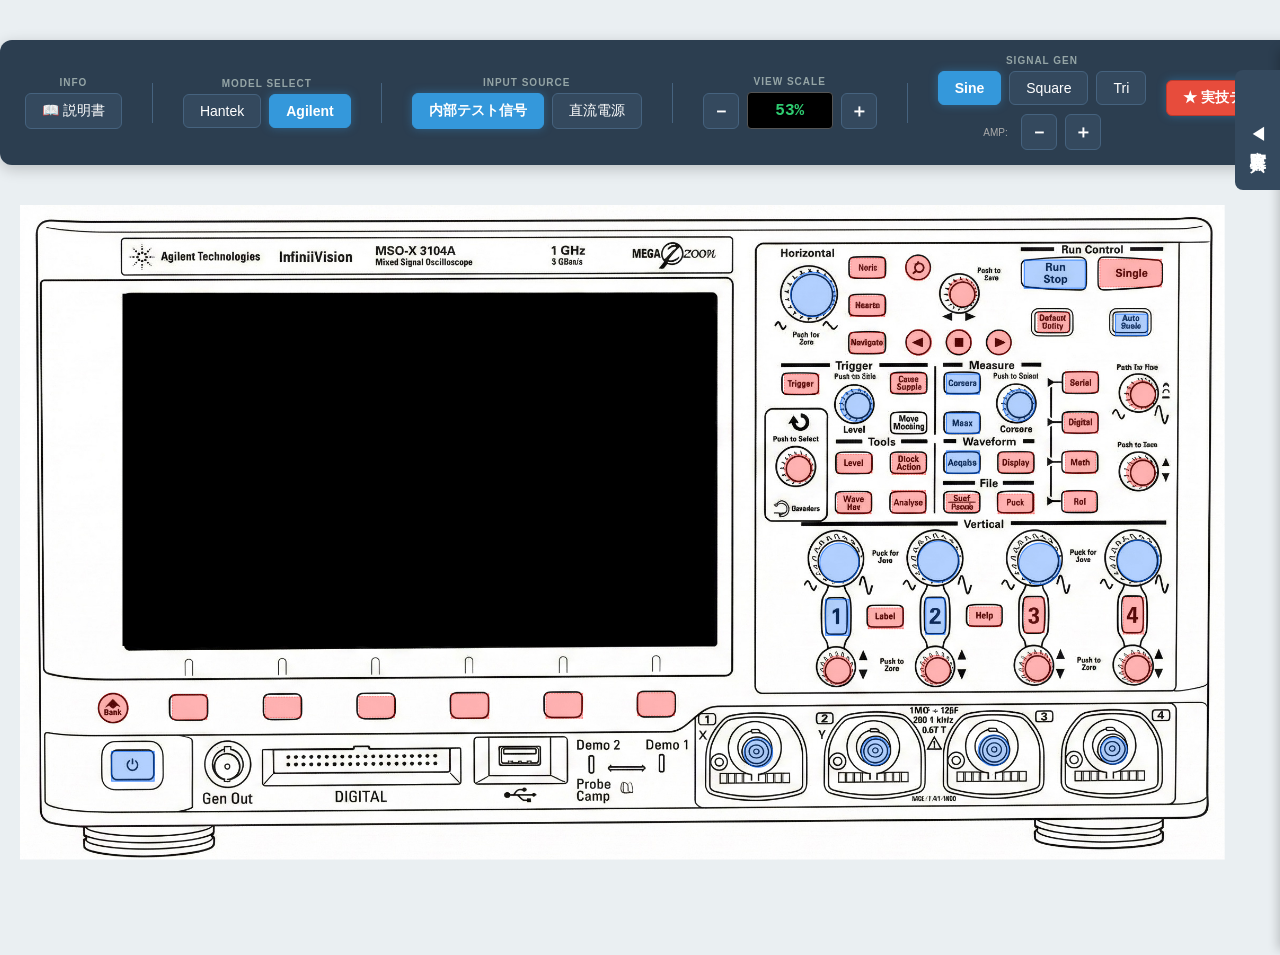
==== index.html @ 87f783f8 "結線機能の実装" ====
<!DOCTYPE html>
<html lang="ja">
<head>
    <meta charset="UTF-8">
    <title>実験器具学習サイト</title>
    <!-- CSSファイルの読み込み -->
    <link rel="stylesheet" href="style.css">
</head>
<body>

<!-- ========================================== -->
<!-- コントロールパネル -->
<!-- ========================================== -->
<div class="control-panel">



    <!-- 4. 情報グループ (新規追加) -->
    <div class="control-group">
        <span class="panel-label">INFO</span>
        <div class="button-group">
            <button id="btn-manual" class="panel-btn" onclick="showManual()">📖 説明書</button>
        </div>
    </div>

    <div class="panel-divider"></div>
    
    <!-- 1. モデル切り替えグループ -->
    <div class="control-group">
        <span class="panel-label">MODEL SELECT</span>
        <div class="button-group">
            <button id="btn-model-hantek" class="panel-btn" onclick="switchModelUI('hantek')">Hantek</button>
            <button id="btn-model-agilent" class="panel-btn active" onclick="switchModelUI('agilent')">Agilent</button>
        </div>
    </div>

    <div class="panel-divider"></div>

    <div class="control-group">
        <span class="panel-label">INPUT SOURCE</span>
        <div class="button-group">
            <button id="btn-src-internal" class="panel-btn active" onclick="switchInputSource('internal')">内部テスト信号</button>
            <button id="btn-src-ps" class="panel-btn" onclick="switchInputSource('power_supply')">直流電源</button>
        </div>
    </div>

    <!-- 区切り線 -->
    <div class="panel-divider"></div>

    <!-- 2. ズーム操作グループ -->
    <div class="control-group">
        <span class="panel-label">VIEW SCALE</span>
        <div class="zoom-controls">
            <button class="panel-btn icon-btn" onclick="changeZoom(-10)">－</button>
            <div class="zoom-display-screen">
                <span id="zoom-display">100%</span>
            </div>
            <button class="panel-btn icon-btn" onclick="changeZoom(10)">＋</button>
        </div>
    </div>

    <!-- 区切り線 -->
    <div class="panel-divider"></div>

    <!-- 3. 信号操作グループ (新規追加) -->
    <div class="control-group">
        <span class="panel-label">SIGNAL GEN</span>
        
        <!-- 波形切り替え -->
        <div class="button-group" style="margin-bottom: 4px;">
            <button class="panel-btn active" id="btn-wave-sine" onclick="setWaveType('sine')">Sine</button>
            <button class="panel-btn" id="btn-wave-square" onclick="setWaveType('square')">Square</button>
            <button class="panel-btn" id="btn-wave-tri" onclick="setWaveType('tri')">Tri</button>
        </div>

        <!-- 振幅調整 -->
        <div class="button-group">
            <span style="font-size:10px; color:#aaa; margin-right:5px;">AMP:</span>
            <button class="panel-btn icon-btn" onclick="changeSignalAmplitude(-0.5)">－</button>
            <button class="panel-btn icon-btn" onclick="changeSignalAmplitude(0.5)">＋</button>
        </div>
    </div>

    <div style="text-align:center; margin-bottom:10px;">
        <button class="panel-btn active" style="background:#e74c3c; border-color:#c0392b;" onclick="startTestMode()">★ 実技テストを開始する</button>
    </div>
    
</div>

<div id="test-panel" class="test-panel" style="display:none;">
    <div class="test-header">
        <h3>実技試験モード</h3>
        <span id="question-counter">Q 1 / 3</span>
    </div>
    <div class="test-body">
        <p id="question-text">ここに問題が表示されます。</p>
        <div id="test-feedback"></div>
    </div>
    <div class="test-footer">
    <button id="btn-check-answer" class="panel-btn" onclick="checkTestAnswer()">解答する</button>
    <button id="btn-next-question" class="panel-btn" style="display:none;" onclick="nextQuestion()">次の問題へ</button>
    
    <button id="btn-quit-test" class="panel-btn" onclick="quitTestMode()" 
            style="background-color: #95a5a6; border-color: #7f8c8d; margin-left: 10px;">
        中断して閉じる
    </button>
</div>

</div>


<!-- メインステージ（ここが重要：オシロスコープ表示エリア） -->
<div class="main-stage">
    <div id="osc-container" class="draggable-equipment" style="top: 20px; left: 20px;">
    <!-- ========================================== -->
    <!-- モデルA: Hantek -->
    <!-- ========================================== -->
        <div id="model-hantek" class="instrument-container active-model" style="display: none;">
            <img src="oscilloscope-body.png" alt="Hantekオシロスコープ">
            
            <div id="screen-hantek" class="screen-area">
                <canvas id="canvas-hantek" width="610" height="360"></canvas>
            </div>
            
            <map name="map-hantek">
                <!-- 既存のボタン定義 -->
                <area target="" alt="電源ボタン" title="電源ボタン" coords="134,703,18" shape="circle">
                <area target="" alt="CH1_MENU" title="CH1_MENU" coords="880,516,835,488" shape="rect">
                <area target="" alt="CH2_MENU" title="CH2_MENU" coords="968,487,1013,517" shape="rect">
                <area target="" alt="RunStop" title="RunStop" coords="1202,269,1246,298" shape="rect">
                <area target="" alt="AutoSet" title="AutoSet" coords="1131,241,1177,270" shape="rect">
                <area target="" alt="Single" title="Single" coords="1131,292,1177,322" shape="rect">
                <area target="" alt="Acquire" title="Acquire" coords="1061,238,1106,270" shape="rect">
                <area target="" alt="Measure" title="Measure" coords="994,241,1039,268" shape="rect">
                <area target="" alt="SaveRecall" title="SaveRecall" coords="927,240,972,269" shape="rect">
                <area target="" alt="Display" title="Display" coords="1061,292,1106,322" shape="rect">
                <area target="" alt="Cursor" title="Cursor" coords="994,292,1038,321" shape="rect">
                <area target="" alt="Utility" title="Utility" coords="927,293,971,320" shape="rect">
                <area target="" alt="F1" title="F1" coords="733,337,770,363" shape="rect">
                <area target="" alt="F2" title="F2" coords="733,398,770,419" shape="rect">
                <area target="" alt="F3" title="F3" coords="733,456,771,479" shape="rect">
                <area target="" alt="F4" title="F4" coords="733,515,771,539" shape="rect">
                <area target="" alt="F5" title="F5" coords="733,573,771,596" shape="rect">
                <area target="" alt="Ch1" title="Ch1" coords="861,683,18" shape="circle">
                <area target="" alt="Ch2" title="Ch2" coords="992,684,18" shape="circle">
                <area target="" alt="電圧調整" title="KNOB_VOLT" href="" coords="861,583,30" shape="circle">
                <area target="" alt="時間調整" title="KNOB_TIME" href="" coords="991,582,31" shape="circle">
            </map>
        </div>

        <!-- ========================================== -->
        <!-- モデルB: Agilent -->
        <!-- ========================================== -->
        <div id="model-agilent" class="instrument-container active-model">
            <img src="agilent-body.png" alt="Agilentオシロスコープ">
            
            <div id="screen-agilent" class="screen-area">
                <canvas id="canvas-agilent" width="1110" height="665"></canvas>
            </div>

            <map name="map-agilent">
                <area target="" alt="電源ボタン" title="電源ボタン" coords="172,1030,250,1084" shape="rect">
                <area target="" alt="CH1_MENU" title="CH1_MENU" coords="1519,743,1561,809" shape="rect">
                <area target="" alt="CH2_MENU" title="CH2_MENU" coords="1708,741,1742,807" shape="rect">
                <area target="" alt="CH3_MENU" title="CH3_MENU" coords="1895,741,1931,805" shape="rect">
                <area target="" alt="CH4_MENU" title="CH4_MENU" coords="2081,740,2119,808" shape="rect">
                <area target="" alt="RunStop" title="RunStop" coords="1894,103,2007,154" shape="rect">
                <area target="" alt="Single" title="Single" coords="2037,102,2152,153" shape="rect">
                <area target="" alt="時間ツマミ" title="KNOB_TIME" coords="1494,167,41" shape="circle">
                <area target="" alt="AutoSet" title="AutoSet" href="" coords="2066,205,2124,243" shape="rect">
                <area target="" alt="Default" title="Default" href="" coords="1920,202,1978,238" shape="rect">
                <area target="" alt="Horiz" title="Horiz" href="" coords="1567,100,1630,136" shape="rect">
                <area target="" alt="Search" title="Search" href="" coords="1566,171,1630,209" shape="rect">
                <area target="" alt="Navigate" title="Navigate" href="" coords="1566,240,1628,278" shape="rect">
                <area target="" alt="Volt1" title="Volt1" coords="1544,673,36" shape="circle">
                <area target="" alt="Volt2" title="Volt2" href="" coords="1731,671,38" shape="circle">
                <area target="" alt="Volt3" title="Volt3" href="" coords="1922,675,38" shape="circle">
                <area target="" alt="Volt4" title="Volt4" href="" coords="2108,669,38" shape="circle">
                <area target="" alt="Pos1" title="Pos1" href="" coords="1542,877,27" shape="circle">
                <area target="" alt="Pos2" title="Pos2" href="" coords="1727,876,27" shape="circle">
                <area target="" alt="Pos3" title="Pos3" href="" coords="1918,871,28" shape="circle">
                <area target="" alt="Pos4" title="Pos4" href="" coords="2106,872,28" shape="circle">
                <area target="" alt="Trigger" title="Trigger" href="" coords="1442,319,1506,355" shape="rect">
                <area target="" alt="Level" title="Level" href="" coords="1576,376,29" shape="circle">
                <area target="" alt="Cursr" title="Cursr" href="" coords="1747,318,1807,354" shape="rect">
                <area target="" alt="Meas" title="Meas" href="" coords="1747,392,1807,428" shape="rect">
                <area target="" alt="Cursrツマミ" title="Cursrツマミ" href="" coords="1883,376,29" shape="circle">
                <area target="" alt="Math" title="Math" href="" coords="1972,465,2028,505" shape="rect">
                <area target="" alt="Serial" title="Serial" href="" coords="1972,314,2032,352" shape="rect">
                <area target="" alt="Ref" title="Ref" href="" coords="1970,540,2028,576" shape="rect">
                <area target="" alt="Display" title="Display" href="" coords="1847,467,1910,503" shape="rect">
                <area target="" alt="Acquire" title="Acquire" href="" coords="1747,463,1807,503" shape="rect">
                <area target="" alt="SavaRecall" title="SavaRecall" href="" coords="1747,545,1807,577" shape="rect">
                <area target="" alt="Print" title="Print" href="" coords="1845,545,1912,581" shape="rect">
                <area target="" alt="Help" title="Help" href="" coords="1791,758,1849,794" shape="rect">
                <area target="" alt="Soft1" title="Soft1" href="" coords="287,923,351,969" shape="rect">
                <area target="" alt="Soft2" title="Soft2" href="" coords="462,928,528,966" shape="rect">
                <area target="" alt="Soft3" title="Soft3" href="" coords="639,927,705,965" shape="rect">
                <area target="" alt="Soft4" title="Soft4" href="" coords="813,922,883,967" shape="rect">
                <area target="" alt="Soft5" title="Soft5" href="" coords="992,921,1060,967" shape="rect">
                <area target="" alt="Soft6" title="Soft6" href="" coords="1165,920,1233,962" shape="rect">
                <area target="" alt="Back" title="Back" href="" coords="175,948,28" shape="circle">
                <area target="" alt="Entry" title="Entry" href="" coords="1468,496,26" shape="circle">
                <area target="" alt="Ch1" title="Ch1" href="" coords="1391,1032,26" shape="circle">
                <area target="" alt="Ch2" title="Ch2" href="" coords="1612,1029,25" shape="circle">
                <area target="" alt="Ch3" title="Ch3" href="" coords="1835,1027,28" shape="circle">
                <area target="" alt="Ch4" title="Ch4" href="" coords="2062,1028,24" shape="circle">
                <area target="" alt="Zoom" title="Zoom" href="" coords="1693,119,23" shape="circle">
                <area target="" alt="Navi_L" title="Navi_L" href="" coords="1695,258,24" shape="circle">
                <area target="" alt="NaviStop" title="NaviStop" href="" coords="1771,257,23" shape="circle">
                <area target="" alt="Navi_R" title="Navi_R" href="" coords="1847,259,22" shape="circle">
                <area target="" alt="ForceTrigger" title="ForceTrigger" href="" coords="1707,353,1643,317" shape="rect">
                <area target="" alt="QuickAction" title="QuickAction" href="" coords="1645,469,1707,507" shape="rect">
                <area target="" alt="Utility" title="Utility" href="" coords="1542,470,1606,504" shape="rect">
                <area target="" alt="WavaGen" title="WavaGen" href="" coords="1542,543,1604,581" shape="rect">
                <area target="" alt="Analyza" title="Analyza" href="" coords="1645,538,1707,580" shape="rect">
                <area target="" alt="Digital" title="Digital" href="" coords="1970,393,2032,429" shape="rect">
                <area target="" alt="Label" title="Label" href="" coords="1600,760,1665,798" shape="rect">
                <area target="" alt="Posツマミ" title="Posツマミ" href="" coords="1777,164,26" shape="circle">
                <area target="" alt="CursorA" title="CursorA" href="" coords="2114,357,27" shape="circle">
                <area target="" alt="CursorB" title="CursorB" href="" coords="2114,504,27" shape="circle">
            </map>
        </div>
    </div>
<div id="ps-container" class="draggable-equipment" style="top: 20px; left: 600px; display: none;">
    <div id="model-ps" class="instrument-container">  <img src="power-supply.png" alt="直流電源" usemap="#map-ps">

    <div id="disp-ch1-v" class="ps-led-display"></div>
    <div id="disp-ch1-a" class="ps-led-display"></div>
    <div id="disp-ch2-v" class="ps-led-display"></div>
    <div id="disp-ch2-a" class="ps-led-display"></div>

        <map name="map-ps">
            <area shape="circle" coords="107,582,32" href="#" alt="ps_power" />
            <area shape="circle" coords="297,585,31" href="#" alt="ch2mai" />
            <area shape="circle" coords="392,583,29" href="#" alt="ch2pura" />
            <area shape="circle" coords="482,586,32" href="#" alt="grd" />
            <area shape="circle" coords="577,583,30" href="#" alt="ch1mai" />
            <area shape="circle" coords="669,585,29" href="#" alt="ch1pura" />
            <area shape="circle" coords="839,586,25" href="#" alt="ch3mai" />
            <area shape="circle" coords="930,586,28" href="#" alt="ch3pura" />
            <area shape="circle" coords="931,152,37" href="#" alt="volt" />
            <area shape="circle" coords="933,334,39" href="#" alt="curr" />
            <area shape="rect" coords="689,114,743,144" href="#" alt="menu1" />
            <area shape="rect" coords="693,172,743,200" href="#" alt="menu2" />
            <area shape="rect" coords="694,228,739,259" href="#" alt="menu3" />
            <area shape="rect" coords="694,284,743,314" href="#" alt="menu4" />
            <area shape="rect" coords="779,115,825,142" href="#" alt="ch1btn" />
            <area shape="rect" coords="778,173,823,199" href="#" alt="ch2btn" />
            <area shape="rect" coords="776,339,827,372" href="#" alt="output" />
    </map> </div>
</div>
    <!-- ========================================== -->
    <!-- 説明書画面 -->
    <!-- ========================================== -->
    <div id="manual-screen" class="manual-container" style="display: none;">
        <div class="manual-paper">
            <h2>実験器具の使い方学習サイト 使い方</h2>
            
            <div class="manual-section">
                <h3>1. 基本操作</h3>
                <ul>
                    <li><strong>ボタンクリック:</strong> 画面上のボタンやメニューをクリックして操作します。</li>
                    <li><strong>ツマミ操作 (重要):</strong> 
                        <span class="highlight">「電圧ツマミ」や「時間ツマミ」の上にマウスを乗せ、ホイールを回転</span>させると値を変更できます。
                        <br>（手前に回すと拡大、奥に回すと縮小）
                    </li>
                    <li><strong>モデル切替:</strong> コントロールパネル左側のボタンで、学習したい機種を切り替えます。</li>
                </ul>
            </div>

            <div class="manual-section">
                <h3>2. 画面の見方</h3>
                <p>画面下部に現在の設定値が表示されます。</p>
                <ul>
                    <li><span style="color:#f1c40f;">■ 黄色文字</span> : CH1の設定 (電圧レンジなど)</li>
                    <li><span style="color:#00ffff;">■ 水色文字</span> : CH2の設定</li>
                    <li><span style="color:#000;">■ 白色文字</span> : 時間軸の設定 (Time/Div)</li>
                </ul>
            </div>

            <div class="manual-section">
                <h3>3. 実技テストモード</h3>
                <p>「★ 実技テストを開始する」ボタンを押すと、課題が出題されます。</p>
                <ul>
                    <li>出題されると、オシロスコープの設定が自動的に「悪い状態」に変更されます。</li>
                    <li>問題文の指示に従って、正しい波形が表示されるようにツマミやボタンを操作してください。</li>
                    <li>設定ができたら「解答する」ボタンを押して採点します。</li>
                </ul>
            </div>

            <div class="manual-section">
                <h3>4. ボタン実装状況</h3>
                <p>ボタンやツマミの機能を実装しているところを掲載します。(2025/12/12 時点)</p>
                <p>青い当たり判定が付いてる部分が機能実装済です。</p>
                <ul>
                    <li>電源ボタン: 実装済み</li>
                    <li>CH1_MENU, CH2_MENU: 実装済み (基本設定のみ)</li>
                    <li>RunStop, AutoSet: 実装済み</li>
                    <li>時間ツマミ, 電圧ツマミ: 実装済み (ホイール操作対応)</li>
                    <li>その他のボタン: 順次追加予定</li>
                </ul>
            </div>

            
            <div style="text-align:center; margin-top:30px;">
                <button class="panel-btn active" onclick="switchModelUI('agilent')">閉じてオシロスコープに戻る</button>
            </div>
        </div>
    </div>

</div> <!-- /.main-stage -->

<!-- ツールチップ用 -->
<div id="tooltip-hantek" class="tooltip"></div>
<div id="tooltip-agilent" class="tooltip"></div>

<div id="equipment-sidebar" class="equipment-sidebar">
    <div class="sidebar-tab" onclick="toggleSidebar()">
        ◀ 実験器具
    </div>
    
    <div class="sidebar-content">
        <h3 style="margin-top: 0; padding-bottom: 10px; border-bottom: 1px solid #ccc;">器具リスト</h3>
            <ul class="equipment-list">
                <li onclick="toggleEquipment('osc')">📺 オシロスコープ</li>
                <li onclick="toggleEquipment('ps')">🔋 直流電源</li>
            </ul>
    </div>
</div>

<!-- JavaScriptファイルの読み込み -->
<script src="script.js"></script>

</body>
</html>
---- style.css ----
body {
    /* ページ内の要素を縦に並べる */
    display: flex;
    flex-direction: column;
    
    /* 横方向の中央揃え */
    align-items: center;
    
    /* 余白と背景色の調整 */
    margin: 0;
    padding: 20px 0;
    min-height: 100vh; /* 画面の高さいっぱいを使う */
    background-color: #eaeff2; /* 薄いグレー（実験室っぽい色） */
}

.main-stage {
    width: 100%;
    height: calc(100vh - 150px); /* 画面の高さいっぱい確保 */
    
    /* フレックスボックスではなくブロック表示にする（重要） */
    display: block; 
    
    /* スクロールバーはこの要素に出す */
    overflow: auto; 
    
    /* 余計な余白や中央揃え設定をリセット */
    text-align: left;
    position: relative;
    padding: 0;
}


.instrument-container {
    transform-origin: 0 0; 
    
    /* マージンはJSで操作するので0にしておく */
    margin: 0; 
    
    /* 他の設定は以前のままでOK */
    position: relative;
    display: inline-block;
    box-shadow: 0 10px 25px rgba(0, 0, 0, 0.3);
}

.screen-area {
    position: absolute;
    /* 位置は個別に指定するのでここでは書かない */
}

/* ツールチップの共通設定 */
.tooltip {
    display: none;
    position: absolute;
    background-color: rgba(0, 0, 0, 0.85);
    color: white;
    padding: 8px 12px;
    border-radius: 4px;
    font-size: 14px;
    pointer-events: none;
    z-index: 1000;
    max-width: 500px;
    width: max-content;
    white-space: pre-wrap;
}

/* ホットスポット（自動生成されるボタン） */
.hotspot {
    position: absolute;
    z-index: 100;
    cursor: pointer;
    background-color: rgba(255, 0, 0, 0.3); /* テスト用：赤色 */
}

/* --- 個別の位置調整 --- */

/* Hantek用の画面位置 */
#screen-hantek {
    top: 283px;    /* 画像に合わせて調整 */
    left: 85px;
}

/* Agilent用の画面位置 */
#screen-agilent {
    top: 167px;    /* 画像に合わせて調整 */
    left: 193px;
}

/* --- コントロールパネル全体 --- */
.control-panel {
    display: flex;
    align-items: center;
    justify-content: center;
    gap: 20px;
    
    background-color: #2c3e50; /* 濃いネイビーグレー */
    padding: 15px 25px;
    border-radius: 12px;
    box-shadow: 0 4px 15px rgba(0, 0, 0, 0.2); /* 影をつけて浮き上がらせる */
    color: white;
    font-family: 'Segoe UI', Tahoma, Geneva, Verdana, sans-serif;
    
    margin: 20px auto;
    width: max-content; /* 中身に合わせて幅を調整 */
}

/* 各グループのまとまり */
.control-group {
    display: flex;
    flex-direction: column;
    align-items: center;
    gap: 5px;
}

/* ラベル文字 (MODEL SELECT など) */
.panel-label {
    font-size: 10px;
    letter-spacing: 1px;
    color: #95a5a6; /* 薄いグレー */
    font-weight: bold;
}

/* --- ボタンのデザイン --- */
.panel-btn {
    background-color: #34495e;
    color: white;
    border: 1px solid #46637f;
    padding: 8px 16px;
    border-radius: 6px;
    cursor: pointer;
    font-size: 14px;
    transition: all 0.2s ease;
}

/* ボタンにマウスが乗った時 */
.panel-btn:hover {
    background-color: #415b76;
    transform: translateY(-1px); /* 少し浮く */
}

/* ボタンが押されている時 (Active状態) */
.panel-btn:active {
    transform: translateY(1px); /* 沈む */
}

/* 選択中のモデルボタンを目立たせる */
.panel-btn.active {
    background-color: #3498db; /* 鮮やかな青 */
    border-color: #3498db;
    font-weight: bold;
    box-shadow: 0 0 10px rgba(52, 152, 219, 0.4); /* 青く光る */
}

/* + - ボタンを少し大きく */
.icon-btn {
    width: 36px;
    height: 36px;
    padding: 0;
    display: flex;
    align-items: center;
    justify-content: center;
    font-weight: bold;
    font-size: 18px;
}

/* --- ズーム表示画面 (デジタル液晶風) --- */
.zoom-display-screen {
    background-color: #000;
    padding: 8px 12px;
    border-radius: 4px;
    border: 1px solid #555;
    min-width: 60px;
    text-align: center;
    box-shadow: inset 0 0 5px rgba(0,0,0,0.8); /* 内側に影 */
}

#zoom-display {
    color: #2ecc71; /* 蛍光グリーン */
    font-family: 'Courier New', monospace; /* 等幅フォント */
    font-weight: bold;
    font-size: 16px;
}

/* --- 区切り線 --- */
.panel-divider {
    width: 1px;
    height: 40px;
    background-color: #46637f;
    margin: 0 10px;
}

/* --- レイアウト調整 --- */
.button-group, .zoom-controls {
    display: flex;
    gap: 8px;
    align-items: center;
}

/* --- テストパネルのスタイル --- */
.test-panel {
    background-color: #fff;
    border: 3px solid #e74c3c; /* 赤枠で緊張感を出す */
    border-radius: 8px;
    width: 90%;
    max-width: 600px;
    margin: 10px auto;
    padding: 20px;
    box-shadow: 0 5px 15px rgba(0,0,0,0.2);
    font-family: sans-serif;
    text-align: center;
}

.test-header h3 {
    margin: 0 0 10px 0;
    color: #c0392b;
}

#question-text {
    font-size: 18px;
    font-weight: bold;
    margin-bottom: 20px;
    color: #333;
}

#test-feedback {
    font-weight: bold;
    margin-bottom: 15px;
    min-height: 24px;
}

.feedback-correct {
    color: #27ae60;
    font-size: 20px;
}

.feedback-wrong {
    color: #e74c3c;
}

/* --- 説明書画面のスタイル --- */
.manual-container {
    width: 100%;
    min-height: 100%;
    display: flex;
    justify-content: center;
    padding-top: 20px;
    padding-bottom: 50px;
}

.manual-paper {
    background-color: #fff;
    width: 800px;
    max-width: 90%;
    padding: 40px;
    box-shadow: 0 0 20px rgba(0,0,0,0.1);
    border-radius: 4px;
    color: #333;
    font-family: "Helvetica Neue", Arial, "Hiragino Kaku Gothic ProN", "Hiragino Sans", Meiryo, sans-serif;
    line-height: 1.6;
}

.manual-paper h2 {
    border-bottom: 2px solid #2c3e50;
    padding-bottom: 10px;
    margin-bottom: 30px;
    color: #2c3e50;
    text-align: center;
}

.manual-section {
    margin-bottom: 30px;
}

.manual-section h3 {
    background-color: #f0f4f8;
    padding: 8px 12px;
    border-left: 5px solid #3498db;
    color: #2c3e50;
    margin-bottom: 15px;
}

.manual-paper ul {
    list-style-type: disc;
    padding-left: 20px;
}

.manual-paper li {
    margin-bottom: 10px;
}

.highlight {
    background-color: #fff3cd;
    font-weight: bold;
    padding: 2px 5px;
    border-radius: 3px;
}

/* --- 実験器具サイドバーのスタイル --- */
.equipment-sidebar {
    position: fixed;
    top: 50px;       /* 上からの位置 */
    right: -250px;   /* 初期状態は画面外（右に隠す） */
    width: 250px;
    height: 100%;
    background-color: #f8f9fa;
    box-shadow: -2px 0 10px rgba(0,0,0,0.2);
    transition: right 0.3s ease; /* スライドアニメーション */
    z-index: 1000;
}

/* メニューが開いた時の状態（JSでこのクラスを付与する） */
.equipment-sidebar.open {
    right: 0;
}

/* 画面端に飛び出しているタブ */
.sidebar-tab {
    position: absolute;
    left: -45px;
    top: 20px;
    width: 45px;
    height: 120px;
    background-color: #34495e;
    color: #fff;
    font-weight: bold;
    cursor: pointer;
    border-radius: 8px 0 0 8px;
    /* 縦書きにする設定 */
    writing-mode: vertical-rl;
    text-align: center;
    display: flex;
    align-items: center;
    justify-content: center;
    letter-spacing: 2px;
}

/* リストのデザイン */
.sidebar-content {
    padding: 20px;
}

.equipment-list {
    list-style: none;
    padding: 0;
    margin: 0;
}

.equipment-list li {
    padding: 15px 10px;
    margin-bottom: 5px;
    background-color: #fff;
    border: 1px solid #ddd;
    border-radius: 4px;
    cursor: pointer;
    font-weight: bold;
    transition: background 0.2s;
}

.equipment-list li:hover {
    background-color: #e3f2fd; /* マウスオーバーで薄い青色 */
    border-color: #2980b9;
}

/* style.css の末尾に追加 */

/* 全体の作業スペース */
#lab-workspace {
    position: relative;
    width: 100%;
    height: 100vh; /* 画面全体を作業スペースに */
    overflow: hidden;
}

/* 器具共通のドラッグ用コンテナ */
.draggable-equipment {
    position: absolute;
    z-index: 10;
    background: white;
    /* border を削除 */
    border-radius: 8px 8px 0 0;
    box-shadow: 0 4px 15px rgba(0,0,0,0.3);
    overflow: hidden;
    cursor: default;
}

/* ドラッグ用の持ち手（ヘッダー） */
.equipment-header {
    padding: 8px 15px;
    background-color: #34495e;
    color: white;
    font-weight: bold;
    cursor: move; /* 掴めるようなカーソルにする */
    user-select: none; /* テキスト選択を防ぐ */
}

/* --- ドラッグ枠の余白を強制的に消去する設定 --- */

/* 1. 外枠を中身（画像）のサイズに完全に合わせる */
.draggable-equipment {
    width: fit-content !important;
    height: fit-content !important;
    background: transparent !important;
    border: none !important;        /* ← これを追加 */
    box-shadow: none !important;    /* 影も消したい場合はこちらも */
    border-radius: 0 !important;
}

/* 2. 中のコンテナの「画面いっぱいに広がる設定」を全て強制リセット */
.draggable-equipment .main-stage,
.draggable-equipment .instrument-container {
    width: auto !important;
    height: auto !important;
    min-width: 0 !important;   /* ← これが余白の最大の原因になりやすいです */
    min-height: 0 !important;  /* ← 画面高さ(100vh)などを無効化します */
    margin: 0 !important;
    padding: 0 !important;
    border: none !important;
}

/* 3. 画像の下にできる謎の数ピクセルの隙間を消す */
.draggable-equipment img {
    display: block !important;
    margin: 0 !important;
    padding: 0 !important;
    pointer-events: none; /* ← この1行を追加 */
}

/* デジタル数字の共通設定 */
.ps-led-display {
    position: absolute;
    color: #ff3333; /* 実機に近い赤色LED */
    font-family: 'Courier New', Courier, monospace; /* デジタル風フォント */
    font-size: 24px; /* 文字の大きさ（画像に合わせて調整） */
    font-weight: bold;
    text-align: right; /* 右揃え */
    width: 70px; /* 窓の幅（画像に合わせて調整） */
    z-index: 20; /* ★重要：画像より手前に出す */
    pointer-events: none; /* クリックを背後に貫通させる */
    text-shadow: 0 0 4px #ff0000; /* ほんのり光らせる */
}

/* ★ 4つの窓それぞれの位置（仮の数値です） */
/* ブラウザのF12ツールを使って、画像の黒い窓にピッタリ合うように微調整してください */
#disp-ch1-v { top: 170px; left: 500px; }
#disp-ch1-a { top: 305px; left: 500px; }
#disp-ch2-v { top: 170px; left: 230px; }
#disp-ch2-a { top: 305px; left: 230px; }
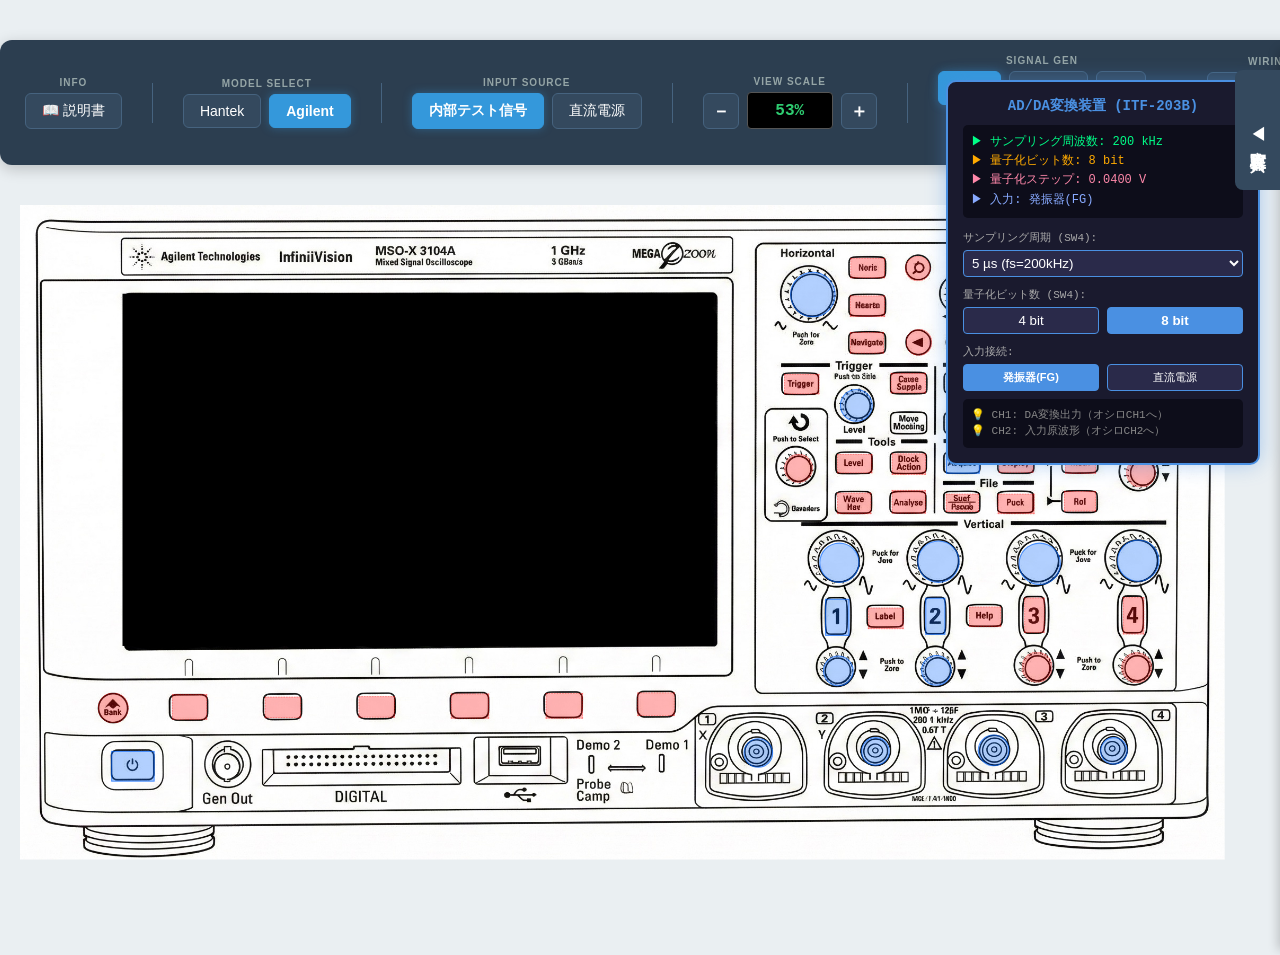
==== commit d0549365: "発振器の機能追加" ====
--- a/index.html
+++ b/index.html
@@ -79,6 +79,19 @@
             <button class="panel-btn icon-btn" onclick="changeSignalAmplitude(-0.5)">－</button>
             <button class="panel-btn icon-btn" onclick="changeSignalAmplitude(0.5)">＋</button>
         </div>
+    </div>
+
+    <div class="panel-divider"></div>
+
+    <!-- 結線コントロール -->
+    <div class="control-group">
+        <span class="panel-label">WIRING</span>
+        <div class="button-group">
+            <button class="panel-btn" onclick="clearAllWires()" title="すべての接続を切断します">🔌 結線クリア</button>
+        </div>
+        <span style="font-size:9px;color:#7fb3d3;text-align:center;max-width:120px;line-height:1.3;">
+            発振器/PS端子→<br>オシロ端子の順でクリック<br>右クリックで切断
+        </span>
     </div>
 
     <div style="text-align:center; margin-bottom:10px;">
@@ -249,6 +262,50 @@
             <area shape="rect" coords="778,173,823,199" href="#" alt="ch2btn" />
             <area shape="rect" coords="776,339,827,372" href="#" alt="output" />
     </map> </div>
+
+</div>
+
+<div id="fg-container" class="draggable-equipment" style="top: 20px; left: 1200px; display: none;">
+    <div id="model-fg" class="instrument-container" style="position: relative;">
+        <img src="Generator.jpeg" alt="発振器" usemap="#fg-map">
+
+        <div id="fg-display" class="fg-display-off">
+            <div id="fg-disp-wave">WAVE: SINE</div>
+            <div id="fg-disp-freq">FREQ: 1000 Hz</div>
+            <div id="fg-disp-amptd">AMP: 1.0 Vpp</div>
+            <div id="fg-disp-offset">OFS: 0.0 V</div>
+            <div id="fg-disp-input" style="color: red; margin-top: 5px;"></div>
+            <div id="fg-disp-out" style="margin-top: 5px; font-weight: bold;">OUTPUT: OFF</div>
+        </div>
+
+        <map name="fg-map">
+            <area alt="seven" title="seven" href="javascript:void(0)" onclick="handleFgButton('seven')" coords="562,140,594,164" shape="rect">
+            <area alt="fore" title="fore" href="javascript:void(0)" onclick="handleFgButton('fore')" coords="561,189,594,209" shape="rect">
+            <area alt="one" title="one" href="javascript:void(0)" onclick="handleFgButton('one')" coords="560,233,595,256" shape="rect">
+            <area alt="zero" title="zero" href="javascript:void(0)" onclick="handleFgButton('zero')" coords="561,279,594,302" shape="rect">
+            <area alt="eight" title="eight" href="javascript:void(0)" onclick="handleFgButton('eight')" coords="612,142,646,163" shape="rect">
+            <area alt="five" title="five" href="javascript:void(0)" onclick="handleFgButton('five')" coords="613,188,645,210" shape="rect">
+            <area alt="two" title="two" href="javascript:void(0)" onclick="handleFgButton('two')" coords="612,234,646,256" shape="rect">
+            <area alt="dot" title="dot" href="javascript:void(0)" onclick="handleFgButton('dot')" coords="614,281,644,303" shape="rect">
+            <area alt="nine" title="nine" href="javascript:void(0)" onclick="handleFgButton('nine')" coords="666,141,696,163" shape="rect">
+            <area alt="six" title="six" href="javascript:void(0)" onclick="handleFgButton('six')" coords="665,189,696,209" shape="rect">
+            <area alt="three" title="three" href="javascript:void(0)" onclick="handleFgButton('three')" coords="664,234,697,256" shape="rect">
+            <area alt="puramai" title="puramai" href="javascript:void(0)" onclick="handleFgButton('puramai')" coords="665,280,696,304" shape="rect">
+            
+            <area alt="fctn" title="fctn" href="javascript:void(0)" onclick="handleFgButton('fctn')" coords="474,139,527,165" shape="rect">
+            <area alt="freq" title="freq" href="javascript:void(0)" onclick="handleFgButton('freq')" coords="480,187,527,212" shape="rect">
+            <area alt="amptd" title="amptd" href="javascript:void(0)" onclick="handleFgButton('amptd')" coords="482,232,530,259" shape="rect">
+            <area alt="offset" title="offset" href="javascript:void(0)" onclick="handleFgButton('offset')" coords="479,279,530,305" shape="rect">
+            <area alt="latorpowar" title="latorpowar" href="javascript:void(0)" onclick="handleFgButton('latorpowar')" coords="52,433,85,457" shape="rect">
+            <area alt="enter" title="enter" href="javascript:void(0)" onclick="handleFgButton('enter')" coords="786,143,852,189" shape="rect">
+            <area alt="cansel" title="cansel" href="javascript:void(0)" onclick="handleFgButton('cansel')" coords="722,143,767,189" shape="rect">
+            <area alt="out" title="out" href="javascript:void(0)" onclick="handleFgButton('out')" coords="651,344,686,370" shape="rect">
+            <area alt="undo" title="undo" href="javascript:void(0)" onclick="handleFgButton('undo')" coords="716,308,752,325" shape="rect">
+
+            <area alt="fctnout" title="fctnout" href="javascript:void(0)" coords="616,433,21" shape="circle">
+            <area alt="subout" title="subout" href="javascript:void(0)" coords="720,433,23" shape="circle">
+        </map>
+    </div>
 </div>
     <!-- ========================================== -->
     <!-- 説明書画面 -->
@@ -325,6 +382,7 @@
             <ul class="equipment-list">
                 <li onclick="toggleEquipment('osc')">📺 オシロスコープ</li>
                 <li onclick="toggleEquipment('ps')">🔋 直流電源</li>
+                <li onclick="toggleEquipment('fg')">🔊 発振器</li>
             </ul>
     </div>
 </div>
--- a/style.css
+++ b/style.css
@@ -443,4 +443,27 @@
 #disp-ch1-v { top: 170px; left: 500px; }
 #disp-ch1-a { top: 305px; left: 500px; }
 #disp-ch2-v { top: 170px; left: 230px; }
-#disp-ch2-a { top: 305px; left: 230px; }+#disp-ch2-a { top: 305px; left: 230px; }
+
+/* 発振器のディスプレイ設定 */
+#fg-display {
+    position: absolute;
+    top: 130px;  
+    left: 120px; 
+    width: 250px;
+    height: 140px;
+    background-color: #2e3b32;
+    color: #4CAF50;
+    font-family: 'Courier New', monospace;
+    padding: 10px;
+    box-sizing: border-box;
+    font-size: 14px;
+    border: 2px inset #555;
+    display: none; 
+    pointer-events: none; /* ★これを追加（クリックを貫通させる） */
+}
+
+/* 電源ON時のクラス */
+.fg-display-on {
+    display: block !important;
+}
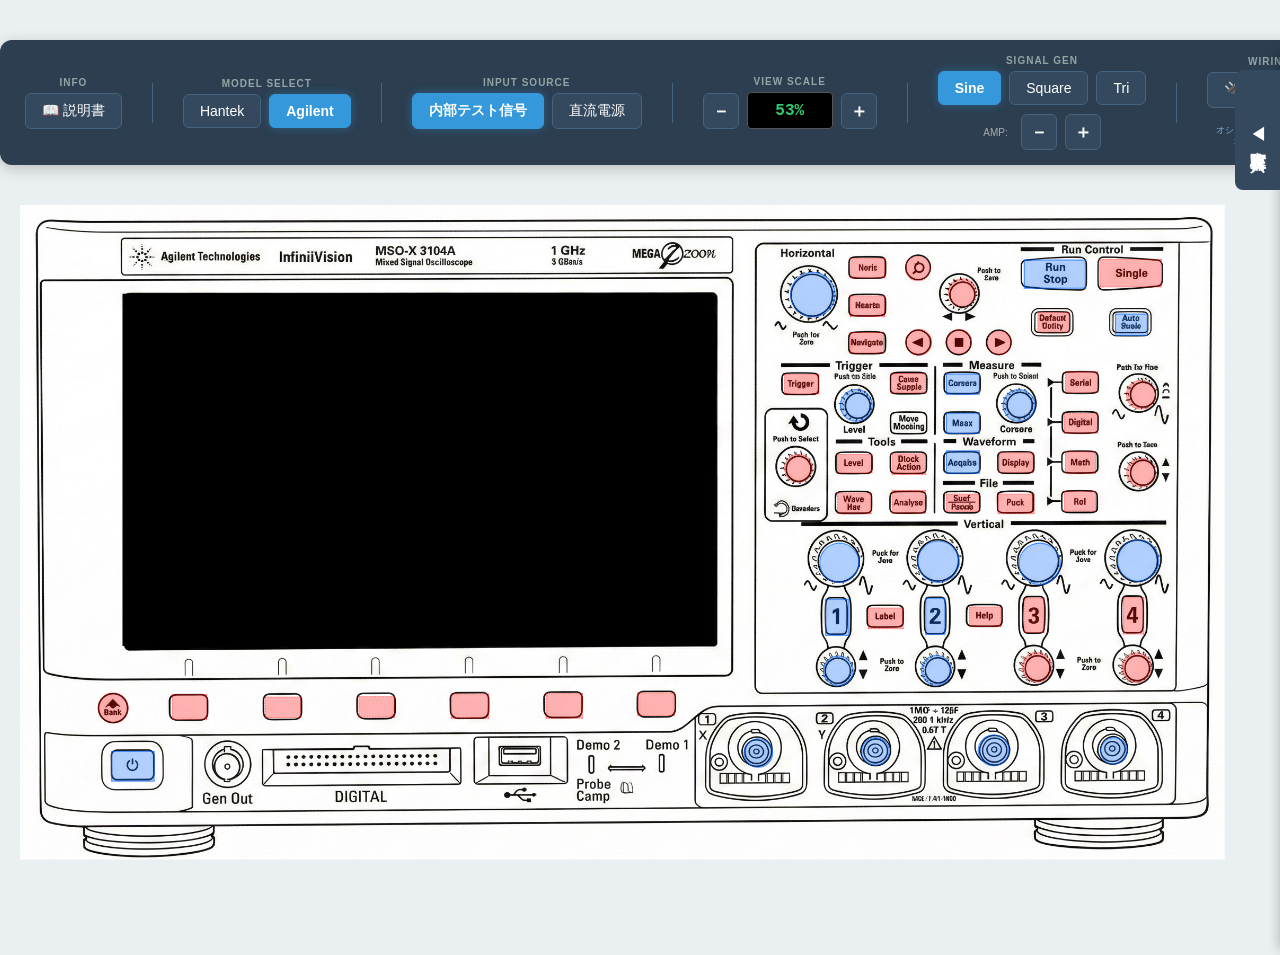
==== commit 9d447eb9: "AD/DA変換機の追加" ====
--- a/index.html
+++ b/index.html
@@ -307,6 +307,41 @@
         </map>
     </div>
 </div>
+
+<div id="adda-container" class="draggable-equipment" style="top: 20px; left: 1800px; display: none;">
+    <div id="model-adda" class="instrument-container" style="position: relative;">
+        <img src="ADDAConverter.png" alt="AD/DA変換機" usemap="#adda-map">
+
+        <map name="adda-map">
+            <!-- 端子（配線接続用）: class="terminal-spot" -->
+            <area class="terminal-spot" alt="TB1" title="TB1" href="javascript:void(0)" coords="102,403,18" shape="circle">
+            <area class="terminal-spot" alt="TB2" title="TB2" href="javascript:void(0)" coords="102,462,18" shape="circle">
+            <area class="terminal-spot" alt="TP1" title="TP1" href="javascript:void(0)" coords="105,367,11" shape="circle">
+            <area class="terminal-spot" alt="TP2" title="TP2" href="javascript:void(0)" coords="105,498,12" shape="circle">
+            <area class="terminal-spot" alt="TP3" title="TP3" href="javascript:void(0)" coords="254,500,14" shape="circle">
+            <area class="terminal-spot" alt="TP5" title="TP5" href="javascript:void(0)" coords="442,194,16" shape="circle">
+            <area class="terminal-spot" alt="TP6" title="TP6" href="javascript:void(0)" coords="463,286,13" shape="circle">
+            <area class="terminal-spot" alt="TP8" title="TP8" href="javascript:void(0)" coords="552,380,12" shape="circle">
+            <area class="terminal-spot" alt="TP7" title="TP7" href="javascript:void(0)" coords="494,439,14" shape="circle">
+            <area class="terminal-spot" alt="TP9" title="TP9" href="javascript:void(0)" coords="603,438,15" shape="circle">
+            <area class="terminal-spot" alt="TP10" title="TP10" href="javascript:void(0)" coords="679,439,11" shape="circle">
+            <area class="terminal-spot" alt="TP11" title="TP11" href="javascript:void(0)" coords="759,477,13" shape="circle">
+            <area class="terminal-spot" alt="TP12" title="TP12" href="javascript:void(0)" coords="884,503,13" shape="circle">
+            <area class="terminal-spot" alt="TB5" title="TB5" href="javascript:void(0)" coords="1310,282,20" shape="circle">
+            <area class="terminal-spot" alt="TB6" title="TB6" href="javascript:void(0)" coords="1310,343,19" shape="circle">
+            <area class="terminal-spot" alt="TB3" title="TB3" href="javascript:void(0)" coords="478,680,17" shape="circle">
+            <area class="terminal-spot" alt="TB4" title="TB4" href="javascript:void(0)" coords="555,678,20" shape="circle">
+
+            <!-- スイッチ（ON/OFF切り替え用）: class="switch-spot" -->
+            <area class="switch-spot" alt="SW1" title="SW1" href="javascript:void(0)" onclick="handleAddaSwitch('SW1')" coords="194,419,225,487" shape="rect">
+            <area class="switch-spot" alt="SW4" title="SW4" href="javascript:void(0)" onclick="handleAddaSwitch('SW4')" coords="517,256,542,314" shape="rect">
+            <area class="switch-spot" alt="SW5" title="SW5" href="javascript:void(0)" onclick="handleAddaSwitch('SW5')" coords="785,84,863,109" shape="rect">
+            <area class="switch-spot" alt="SW6" title="SW6" href="javascript:void(0)" onclick="handleAddaSwitch('SW6')" coords="1310,120,1336,173" shape="rect">
+            <area class="switch-spot" alt="SW7" title="SW7" href="javascript:void(0)" onclick="handleAddaSwitch('SW7')" coords="1308,419,1340,488" shape="rect">
+            <area class="switch-spot" alt="SW8" title="SW8" href="javascript:void(0)" onclick="handleAddaSwitch('SW8')" coords="948,670,1024,690" shape="rect">
+        </map>
+    </div>
+</div>
     <!-- ========================================== -->
     <!-- 説明書画面 -->
     <!-- ========================================== -->
--- a/style.css
+++ b/style.css
@@ -455,9 +455,12 @@
     background-color: #2e3b32;
     color: #4CAF50;
     font-family: 'Courier New', monospace;
-    padding: 10px;
+    padding: 6px 10px;
     box-sizing: border-box;
-    font-size: 14px;
+    font-size: 19px;       /* 14px → 19px に拡大 */
+    line-height: 1.3;      /* 行間を詰めて枠内に収める */
+    font-weight: bold;     /* 視認性アップ */
+    letter-spacing: 0.5px;
     border: 2px inset #555;
     display: none; 
     pointer-events: none; /* ★これを追加（クリックを貫通させる） */
@@ -466,4 +469,28 @@
 /* 電源ON時のクラス */
 .fg-display-on {
     display: block !important;
+}
+
+/* AD/DA converter photo UI */
+#adda-photo-ui {
+    position: absolute;
+    inset: 0;
+    pointer-events: none;
+}
+
+.adda-invisible-hotspot {
+    position: absolute;
+    left: 580px;
+    top: 575px;
+    width: 118px;
+    height: 58px;
+    background: transparent;
+    border: none;
+    cursor: pointer;
+    pointer-events: auto;
+}
+
+/* AD/DA変換機のクリック範囲を青色にする */
+#model-adda .hotspot {
+    background-color: rgba(0, 0, 255, 0.3);
 }
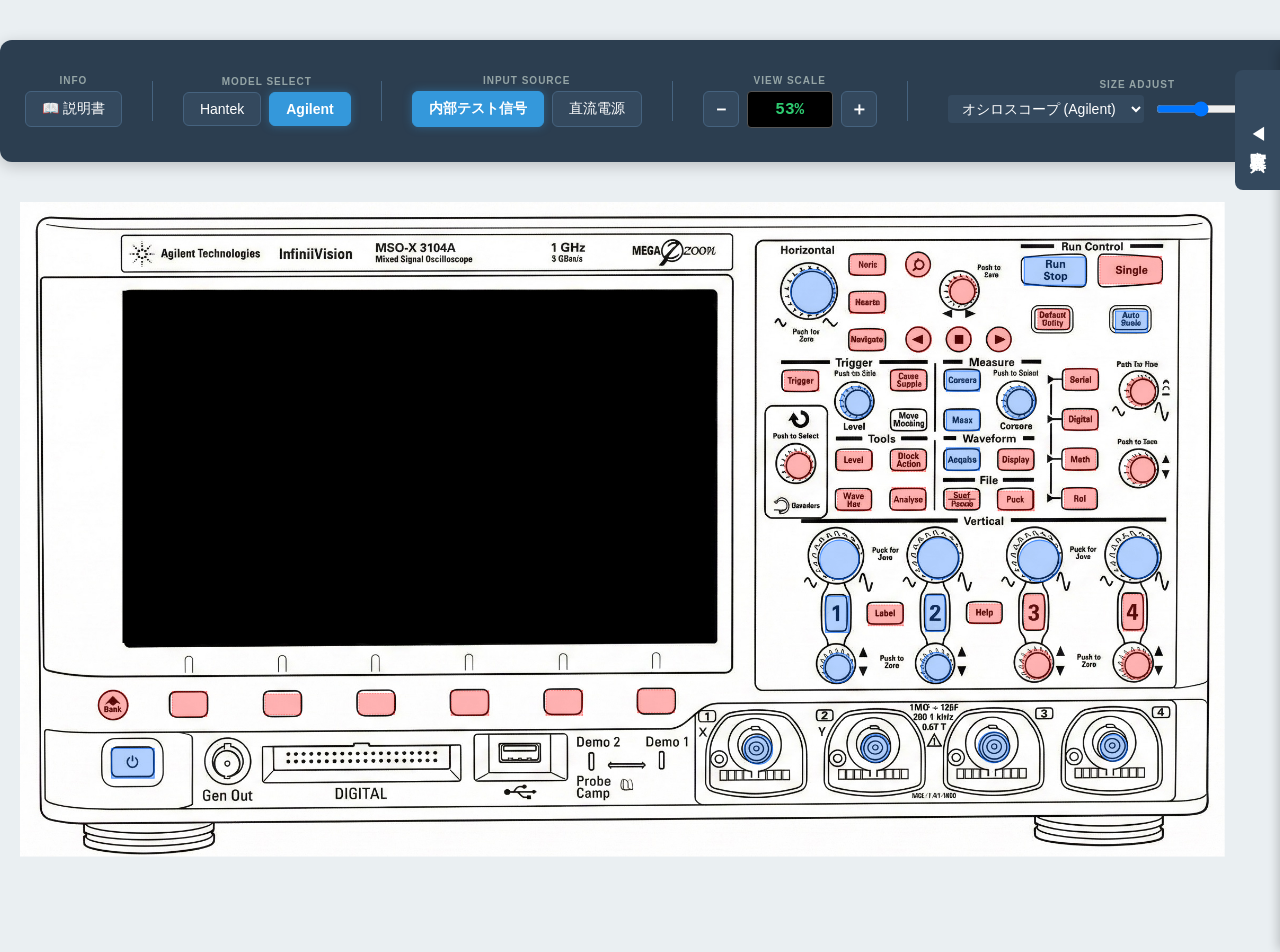
==== commit 4f55a6e3: "バグ修正" ====
--- a/index.html
+++ b/index.html
@@ -62,22 +62,24 @@
     <!-- 区切り線 -->
     <div class="panel-divider"></div>
 
-    <!-- 3. 信号操作グループ (新規追加) -->
-    <div class="control-group">
-        <span class="panel-label">SIGNAL GEN</span>
-        
-        <!-- 波形切り替え -->
-        <div class="button-group" style="margin-bottom: 4px;">
-            <button class="panel-btn active" id="btn-wave-sine" onclick="setWaveType('sine')">Sine</button>
-            <button class="panel-btn" id="btn-wave-square" onclick="setWaveType('square')">Square</button>
-            <button class="panel-btn" id="btn-wave-tri" onclick="setWaveType('tri')">Tri</button>
-        </div>
-
-        <!-- 振幅調整 -->
-        <div class="button-group">
-            <span style="font-size:10px; color:#aaa; margin-right:5px;">AMP:</span>
-            <button class="panel-btn icon-btn" onclick="changeSignalAmplitude(-0.5)">－</button>
-            <button class="panel-btn icon-btn" onclick="changeSignalAmplitude(0.5)">＋</button>
+    <div class="control-group">
+        <span class="panel-label">SIZE ADJUST</span>
+        <div style="display: flex; align-items: center; gap: 10px; margin-left: 10px;">
+            
+            <select id="size-target-select" class="panel-btn" 
+                    style="padding: 5px 10px; background: #34495e; color: white; border: none; border-radius: 4px; cursor: pointer;" 
+                    onchange="updateSizeSliderDisplay()">
+                <option value="model-agilent">オシロスコープ (Agilent)</option>
+                <option value="model-hantek">オシロスコープ (Hantek)</option>
+                <option value="model-adda">AD/DA 変換基板</option>
+                <option value="model-fg">信号発生器</option>
+                <option value="model-ps">直流電源</option>
+            </select>
+            
+            <input type="range" id="size-slider" min="0.5" max="2.0" step="0.1" value="1.0" 
+                   oninput="applySizeChange()">
+            <span id="val-size-display" style="color: #333; font-size: 14px; min-width: 40px; text-align: right;">1.0x</span>
+            
         </div>
     </div>
 
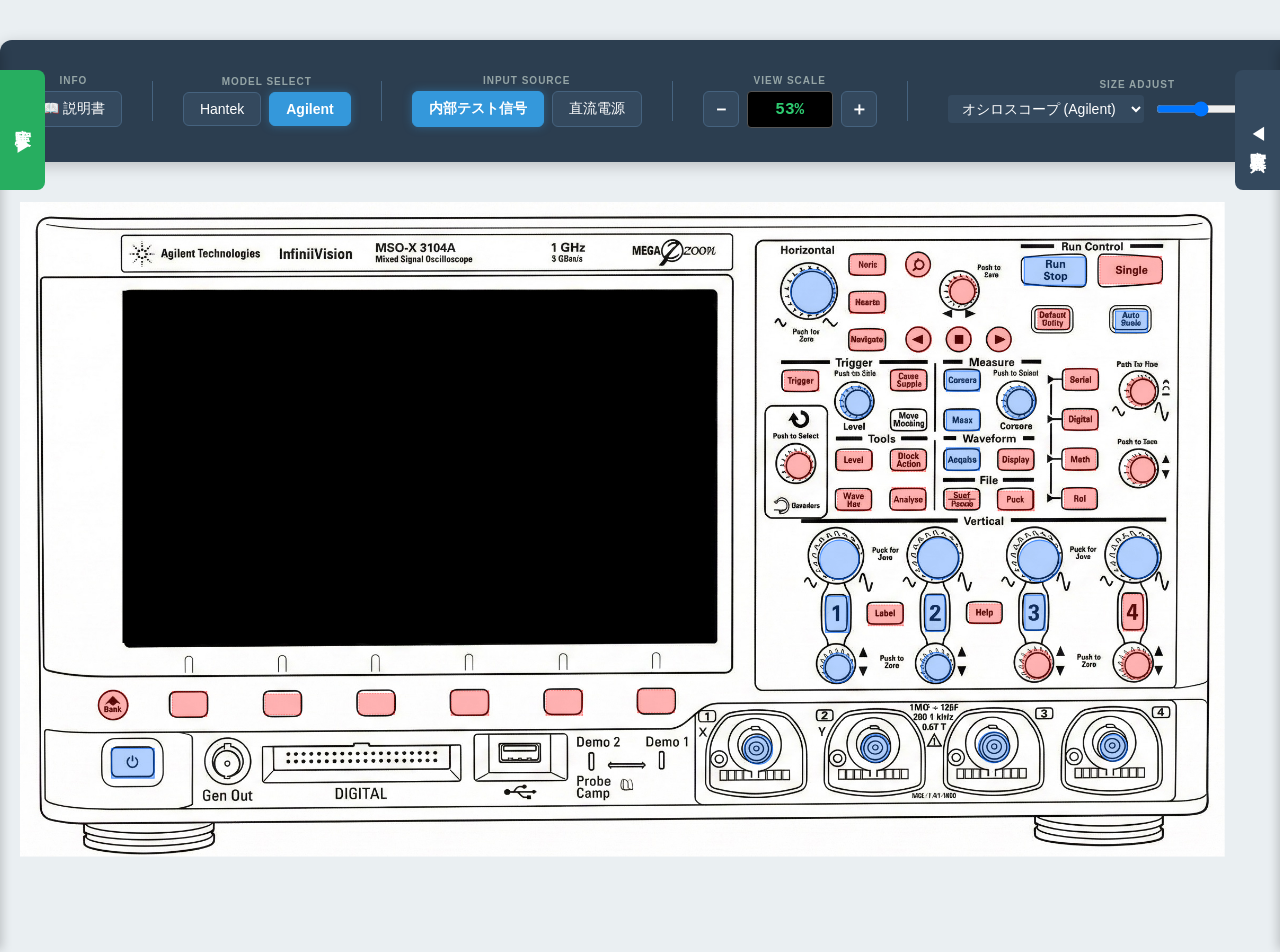
==== commit 0e142060: "実験番号のタブの追加" ====
--- a/index.html
+++ b/index.html
@@ -349,56 +349,85 @@
     <!-- ========================================== -->
     <div id="manual-screen" class="manual-container" style="display: none;">
         <div class="manual-paper">
-            <h2>実験器具の使い方学習サイト 使い方</h2>
-            
-            <div class="manual-section">
-                <h3>1. 基本操作</h3>
-                <ul>
-                    <li><strong>ボタンクリック:</strong> 画面上のボタンやメニューをクリックして操作します。</li>
-                    <li><strong>ツマミ操作 (重要):</strong> 
-                        <span class="highlight">「電圧ツマミ」や「時間ツマミ」の上にマウスを乗せ、ホイールを回転</span>させると値を変更できます。
-                        <br>（手前に回すと拡大、奥に回すと縮小）
-                    </li>
-                    <li><strong>モデル切替:</strong> コントロールパネル左側のボタンで、学習したい機種を切り替えます。</li>
-                </ul>
-            </div>
-
-            <div class="manual-section">
-                <h3>2. 画面の見方</h3>
-                <p>画面下部に現在の設定値が表示されます。</p>
-                <ul>
-                    <li><span style="color:#f1c40f;">■ 黄色文字</span> : CH1の設定 (電圧レンジなど)</li>
-                    <li><span style="color:#00ffff;">■ 水色文字</span> : CH2の設定</li>
-                    <li><span style="color:#000;">■ 白色文字</span> : 時間軸の設定 (Time/Div)</li>
-                </ul>
-            </div>
-
-            <div class="manual-section">
-                <h3>3. 実技テストモード</h3>
-                <p>「★ 実技テストを開始する」ボタンを押すと、課題が出題されます。</p>
-                <ul>
-                    <li>出題されると、オシロスコープの設定が自動的に「悪い状態」に変更されます。</li>
-                    <li>問題文の指示に従って、正しい波形が表示されるようにツマミやボタンを操作してください。</li>
-                    <li>設定ができたら「解答する」ボタンを押して採点します。</li>
-                </ul>
-            </div>
-
-            <div class="manual-section">
-                <h3>4. ボタン実装状況</h3>
-                <p>ボタンやツマミの機能を実装しているところを掲載します。(2025/12/12 時点)</p>
-                <p>青い当たり判定が付いてる部分が機能実装済です。</p>
-                <ul>
-                    <li>電源ボタン: 実装済み</li>
-                    <li>CH1_MENU, CH2_MENU: 実装済み (基本設定のみ)</li>
-                    <li>RunStop, AutoSet: 実装済み</li>
-                    <li>時間ツマミ, 電圧ツマミ: 実装済み (ホイール操作対応)</li>
-                    <li>その他のボタン: 順次追加予定</li>
-                </ul>
-            </div>
-
-            
+            <h2>§2-II-7 AD変換 / DA変換 シミュレータ 操作説明書</h2>
+
+            <div class="manual-section">
+                <h3>1. 実験機材の表示・非表示</h3>
+                <p>画面右端の <span class="highlight">◀ 実験器具</span> タブをクリックするとサイドバーが開き、各器具のON/OFFを切り替えられます。</p>
+                <ul>
+                    <li><strong>📺 オシロスコープ</strong>：波形を観察します（Agilent MSOX2004A）</li>
+                    <li><strong>🔋 直流電源</strong>：AD/DA変換機のアナログ入力にDC電圧を供給します（手順1・2で使用）</li>
+                    <li><strong>🔊 発振器</strong>：AD/DA変換機にサイン波などを入力します（手順3・4で使用）</li>
+                    <li><strong>AD/DA変換機</strong>：器具リストをクリックまたは最初から表示されています（ITF-203B）</li>
+                </ul>
+                <p>各器具はドラッグ（タイトルバーをつかむ）で画面内を自由に移動できます。SIZE ADJUSTスライダーで個別に拡大縮小も可能です。</p>
+            </div>
+
+            <div class="manual-section">
+                <h3>2. 結線の方法</h3>
+                <p>実機と同様に、端子同士をクリックして接続します。</p>
+                <ul>
+                    <li><strong>接続：</strong>片方の端子をクリック（選択状態になる）→ もう片方の端子をクリック → 結線完了</li>
+                    <li><strong>切断：</strong>端子を右クリック、または上部パネルの <span class="highlight">🔌 結線クリア</span> で全切断</li>
+                    <li>端子の当たり判定は <span style="color:rgba(0,0,255,0.9); font-weight:bold;">青色</span>（AD/DA）または <span style="color:rgba(255,0,0,0.9); font-weight:bold;">赤色</span>（その他）の半透明ボックスで示されます</li>
+                </ul>
+                <p><strong>主な接続パターン：</strong></p>
+                <ul>
+                    <li>直流電源 CH1(+) → AD/DA <strong>TB1</strong>、CH1(−) → <strong>TB2</strong></li>
+                    <li>発振器 OUTPUT → AD/DA <strong>TB1</strong></li>
+                    <li>AD/DA <strong>TB5</strong>（DA出力）→ オシロ Ch1</li>
+                    <li>AD/DA <strong>TP1</strong>（原波形）→ オシロ Ch2</li>
+                    <li>AD/DA <strong>TP3</strong>（S/H信号）→ オシロ Ch1、<strong>TP8</strong>（比較器出力）→ Ch2、<strong>TP5</strong> → Ch3</li>
+                </ul>
+            </div>
+
+            <div class="manual-section">
+                <h3>3. オシロスコープの操作</h3>
+                <ul>
+                    <li><strong>時間軸（KNOB_TIME）：</strong>ツマミの上でマウスホイールを回すと Time/Div が変わります</li>
+                    <li><strong>電圧軸（Volt1〜Volt4）：</strong>各チャンネルのツマミの上でホイールを回すと Volt/Div が変わります</li>
+                    <li><strong>RunStop：</strong>波形の更新を停止（STOP）／再開（RUN）します</li>
+                    <li><strong>AutoSet：</strong>現在の信号に合わせて時間軸・電圧軸を自動調整します</li>
+                    <li><strong>カーソル（Cursr）：</strong>クリックするたびにカーソルA → カーソルB → OFF と切り替わります。CursorA / CursorB ツマミでホイール操作すると位置を動かせます。時間差ΔTと電圧差ΔVが画面に表示されます</li>
+                    <li><strong>トリガーレベル（Level）：</strong>ツマミの上でホイールを回すとトリガーレベルが変わります（画面右上 T: xx.xxV）</li>
+                </ul>
+            </div>
+
+            <div class="manual-section">
+                <h3>4. AD/DA変換機（ITF-203B）の操作</h3>
+                <ul>
+                    <li><strong>SW1（入力切換）：</strong>クリックで A-D入力（外部）/ マイク入力を切替。TB1に結線がある場合は自動で外部信号モードになります</li>
+                    <li><strong>SW4（ビット数 / サンプリング周期）：</strong>クリックで量子化ビット数（4bit / 8bit）を切替</li>
+                    <li><strong>SW5 / SW7（バイポーラ / ユニポーラ）：</strong>クリックで動作モードを切替（手順1はユニポーラ、手順3・4はバイポーラ）</li>
+                    <li><strong>SW6 / SW8：</strong>OFFのまま使用します</li>
+                    <li><strong>サンプリング周期切換（SAMPLING BS/00 横）：</strong>クリックで 5µs → 10µs → 50µs → 100µs → 200µs → 500µs → 5µs … と順に切替</li>
+                </ul>
+                <p>現在の設定（サンプリング周期・量子化ビット数・入力モード）はオシロスコープ画面の左上に常に表示されます。</p>
+            </div>
+
+            <div class="manual-section">
+                <h3>5. 実験手順タブ（左サイドバー）</h3>
+                <p>画面左端の <span class="highlight">実験 ▶</span> タブをクリックするとサイドバーが開き、手順1〜4の配線・設定内容を確認できます。各手順をクリックすると詳細がポップアップ表示されます。</p>
+            </div>
+
+            <div class="manual-section">
+                <h3>6. 実装済み機能一覧</h3>
+                <ul>
+                    <li>✅ オシロスコープ波形表示（CH1 / CH2 / CH3）</li>
+                    <li>✅ 時間軸・電圧軸ツマミ（ホイール操作）</li>
+                    <li>✅ RunStop / AutoSet / カーソル（縦線A・B、ΔT・ΔV表示）</li>
+                    <li>✅ 発振器（周波数・振幅・波形種類・オフセット設定）</li>
+                    <li>✅ 直流電源（電圧設定・OUTPUT ON/OFF）</li>
+                    <li>✅ AD/DA変換機との結線（TB1/TB2/TB5/TP1/TP3/TP5/TP8）</li>
+                    <li>✅ 量子化ビット数切替（4bit / 8bit）</li>
+                    <li>✅ サンプリング周期切替（5µs〜500µs）</li>
+                    <li>✅ DA出力波形の階段状再現・エイリアス警告表示</li>
+                    <li>✅ 逐次比較型AD変換器のビット列波形（TP3/TP5/TP8）</li>
+                </ul>
+            </div>
+
             <div style="text-align:center; margin-top:30px;">
-                <button class="panel-btn active" onclick="switchModelUI('agilent')">閉じてオシロスコープに戻る</button>
+                <button class="panel-btn active" onclick="switchModelUI('agilent')">閉じてシミュレータに戻る</button>
             </div>
         </div>
     </div>
@@ -424,8 +453,47 @@
     </div>
 </div>
 
-<!-- JavaScriptファイルの読み込み -->
+<!-- 実験番号サイドバー（左側） -->
+<div id="experiment-sidebar" class="experiment-sidebar">
+    <div class="sidebar-tab experiment-tab" onclick="toggleExperimentSidebar()">
+        実験 ▶
+    </div>
+    <div class="sidebar-content">
+        <h3 style="margin-top: 0; padding-bottom: 10px; border-bottom: 1px solid #ccc;">実験番号</h3>
+        <ul class="equipment-list">
+            <li onclick="showExperiment('exp1')">
+                <span style="font-size:11px;color:#888;">手順1</span><br>
+                AD変換過程の観察
+            </li>
+            <li onclick="showExperiment('exp2')">
+                <span style="font-size:11px;color:#888;">手順2</span><br>
+                入出力電圧特性の測定
+            </li>
+            <li onclick="showExperiment('exp3')">
+                <span style="font-size:11px;color:#888;">手順3</span><br>
+                AD/DA変換後の波形観察
+            </li>
+            <li onclick="showExperiment('exp4')">
+                <span style="font-size:11px;color:#888;">手順4</span><br>
+                入出力周波数特性の測定
+            </li>
+        </ul>
+    </div>
+</div>
+
+<!-- 実験手順モーダル -->
+<div id="experiment-modal" style="display:none; pointer-events:none; position:fixed; inset:0; background:rgba(0,0,0,0.5); z-index:2000; overflow:auto;">
+    <div style="background:#fff; max-width:680px; margin:40px auto; border-radius:8px; box-shadow:0 10px 30px rgba(0,0,0,0.4); font-family:'Hiragino Sans',Meiryo,sans-serif;">
+        <div style="background:#2c3e50; color:#fff; padding:16px 20px; border-radius:8px 8px 0 0; display:flex; justify-content:space-between; align-items:center;">
+            <span id="exp-modal-title" style="font-size:16px; font-weight:bold;"></span>
+            <button onclick="closeExperimentModal()" style="background:none; border:none; color:#fff; font-size:22px; cursor:pointer; line-height:1;">✕</button>
+        </div>
+        <div id="exp-modal-body" style="padding:24px 28px; line-height:1.8; color:#333; font-size:14px;"></div>
+    </div>
+</div>
+
+
+
 <script src="script.js"></script>
-
 </body>
 </html>
--- a/style.css
+++ b/style.css
@@ -490,7 +490,45 @@
     pointer-events: auto;
 }
 
-/* AD/DA変換機のクリック範囲を青色にする */
-#model-adda .hotspot {
-    background-color: rgba(0, 0, 255, 0.3);
+/* --- 実験番号サイドバー（左側）--- */
+.experiment-sidebar {
+    position: fixed;
+    top: 50px;
+    left: -250px;   /* 初期状態は画面外（左に隠す） */
+    width: 250px;
+    height: 100%;
+    background-color: #f8f9fa;
+    box-shadow: 2px 0 10px rgba(0,0,0,0.2);
+    transition: left 0.3s ease;
+    z-index: 1000;
+}
+
+.experiment-sidebar.open {
+    left: 0;
+}
+
+.experiment-tab {
+    position: absolute;
+    right: -45px;   /* 右側に飛び出す（右サイドバーとは逆） */
+    left: auto;
+    top: 20px;
+    width: 45px;
+    height: 120px;
+    background-color: #27ae60; /* 緑色で右サイドバーと区別 */
+    color: #fff;
+    font-weight: bold;
+    cursor: pointer;
+    border-radius: 0 8px 8px 0;
+    writing-mode: vertical-rl;
+    text-align: center;
+    display: flex;
+    align-items: center;
+    justify-content: center;
+    letter-spacing: 2px;
+}
+
+/* 実験手順リストの行を少し縦に広く */
+.experiment-sidebar .equipment-list li {
+    line-height: 1.5;
+    padding: 12px 10px;
 }
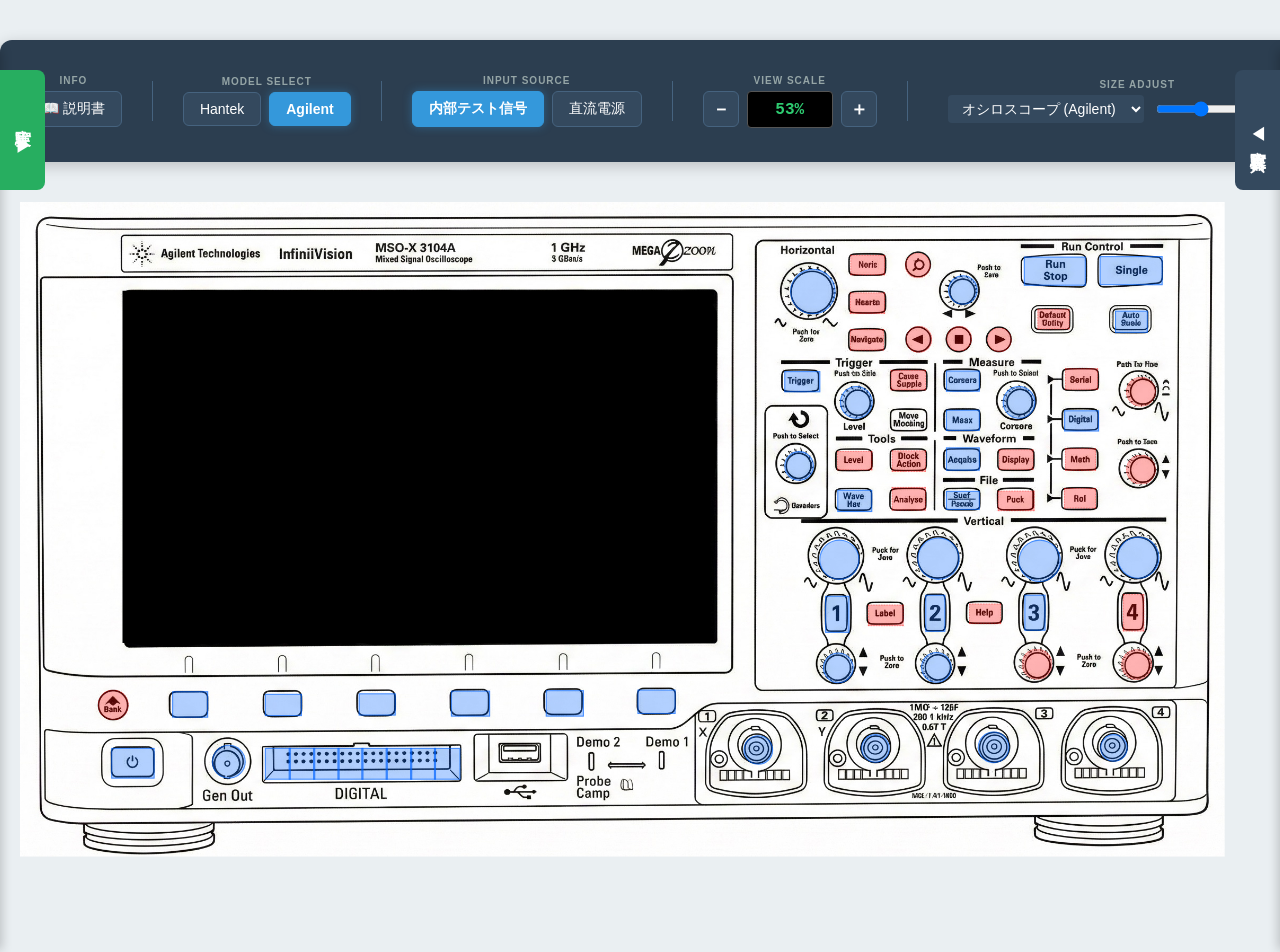
==== commit 45887295: "ブレッドボードを実装し、カウンター回路を自動で組めるように実装" ====
--- a/index.html
+++ b/index.html
@@ -1,499 +1,621 @@
-<!DOCTYPE html>
-<html lang="ja">
-<head>
-    <meta charset="UTF-8">
-    <title>実験器具学習サイト</title>
-    <!-- CSSファイルの読み込み -->
-    <link rel="stylesheet" href="style.css">
-</head>
-<body>
-
-<!-- ========================================== -->
-<!-- コントロールパネル -->
-<!-- ========================================== -->
-<div class="control-panel">
-
-
-
-    <!-- 4. 情報グループ (新規追加) -->
-    <div class="control-group">
-        <span class="panel-label">INFO</span>
-        <div class="button-group">
-            <button id="btn-manual" class="panel-btn" onclick="showManual()">📖 説明書</button>
-        </div>
-    </div>
-
-    <div class="panel-divider"></div>
-    
-    <!-- 1. モデル切り替えグループ -->
-    <div class="control-group">
-        <span class="panel-label">MODEL SELECT</span>
-        <div class="button-group">
-            <button id="btn-model-hantek" class="panel-btn" onclick="switchModelUI('hantek')">Hantek</button>
-            <button id="btn-model-agilent" class="panel-btn active" onclick="switchModelUI('agilent')">Agilent</button>
-        </div>
-    </div>
-
-    <div class="panel-divider"></div>
-
-    <div class="control-group">
-        <span class="panel-label">INPUT SOURCE</span>
-        <div class="button-group">
-            <button id="btn-src-internal" class="panel-btn active" onclick="switchInputSource('internal')">内部テスト信号</button>
-            <button id="btn-src-ps" class="panel-btn" onclick="switchInputSource('power_supply')">直流電源</button>
-        </div>
-    </div>
-
-    <!-- 区切り線 -->
-    <div class="panel-divider"></div>
-
-    <!-- 2. ズーム操作グループ -->
-    <div class="control-group">
-        <span class="panel-label">VIEW SCALE</span>
-        <div class="zoom-controls">
-            <button class="panel-btn icon-btn" onclick="changeZoom(-10)">－</button>
-            <div class="zoom-display-screen">
-                <span id="zoom-display">100%</span>
-            </div>
-            <button class="panel-btn icon-btn" onclick="changeZoom(10)">＋</button>
-        </div>
-    </div>
-
-    <!-- 区切り線 -->
-    <div class="panel-divider"></div>
-
-    <div class="control-group">
-        <span class="panel-label">SIZE ADJUST</span>
-        <div style="display: flex; align-items: center; gap: 10px; margin-left: 10px;">
-            
-            <select id="size-target-select" class="panel-btn" 
-                    style="padding: 5px 10px; background: #34495e; color: white; border: none; border-radius: 4px; cursor: pointer;" 
-                    onchange="updateSizeSliderDisplay()">
-                <option value="model-agilent">オシロスコープ (Agilent)</option>
-                <option value="model-hantek">オシロスコープ (Hantek)</option>
-                <option value="model-adda">AD/DA 変換基板</option>
-                <option value="model-fg">信号発生器</option>
-                <option value="model-ps">直流電源</option>
-            </select>
-            
-            <input type="range" id="size-slider" min="0.5" max="2.0" step="0.1" value="1.0" 
-                   oninput="applySizeChange()">
-            <span id="val-size-display" style="color: #333; font-size: 14px; min-width: 40px; text-align: right;">1.0x</span>
-            
-        </div>
-    </div>
-
-    <div class="panel-divider"></div>
-
-    <!-- 結線コントロール -->
-    <div class="control-group">
-        <span class="panel-label">WIRING</span>
-        <div class="button-group">
-            <button class="panel-btn" onclick="clearAllWires()" title="すべての接続を切断します">🔌 結線クリア</button>
-        </div>
-        <span style="font-size:9px;color:#7fb3d3;text-align:center;max-width:120px;line-height:1.3;">
-            発振器/PS端子→<br>オシロ端子の順でクリック<br>右クリックで切断
-        </span>
-    </div>
-
-    <div style="text-align:center; margin-bottom:10px;">
-        <button class="panel-btn active" style="background:#e74c3c; border-color:#c0392b;" onclick="startTestMode()">★ 実技テストを開始する</button>
-    </div>
-    
-</div>
-
-<div id="test-panel" class="test-panel" style="display:none;">
-    <div class="test-header">
-        <h3>実技試験モード</h3>
-        <span id="question-counter">Q 1 / 3</span>
-    </div>
-    <div class="test-body">
-        <p id="question-text">ここに問題が表示されます。</p>
-        <div id="test-feedback"></div>
-    </div>
-    <div class="test-footer">
-    <button id="btn-check-answer" class="panel-btn" onclick="checkTestAnswer()">解答する</button>
-    <button id="btn-next-question" class="panel-btn" style="display:none;" onclick="nextQuestion()">次の問題へ</button>
-    
-    <button id="btn-quit-test" class="panel-btn" onclick="quitTestMode()" 
-            style="background-color: #95a5a6; border-color: #7f8c8d; margin-left: 10px;">
-        中断して閉じる
-    </button>
-</div>
-
-</div>
-
-
-<!-- メインステージ（ここが重要：オシロスコープ表示エリア） -->
-<div class="main-stage">
-    <div id="osc-container" class="draggable-equipment" style="top: 20px; left: 20px;">
-    <!-- ========================================== -->
-    <!-- モデルA: Hantek -->
-    <!-- ========================================== -->
-        <div id="model-hantek" class="instrument-container active-model" style="display: none;">
-            <img src="oscilloscope-body.png" alt="Hantekオシロスコープ">
-            
-            <div id="screen-hantek" class="screen-area">
-                <canvas id="canvas-hantek" width="610" height="360"></canvas>
-            </div>
-            
-            <map name="map-hantek">
-                <!-- 既存のボタン定義 -->
-                <area target="" alt="電源ボタン" title="電源ボタン" coords="134,703,18" shape="circle">
-                <area target="" alt="CH1_MENU" title="CH1_MENU" coords="880,516,835,488" shape="rect">
-                <area target="" alt="CH2_MENU" title="CH2_MENU" coords="968,487,1013,517" shape="rect">
-                <area target="" alt="RunStop" title="RunStop" coords="1202,269,1246,298" shape="rect">
-                <area target="" alt="AutoSet" title="AutoSet" coords="1131,241,1177,270" shape="rect">
-                <area target="" alt="Single" title="Single" coords="1131,292,1177,322" shape="rect">
-                <area target="" alt="Acquire" title="Acquire" coords="1061,238,1106,270" shape="rect">
-                <area target="" alt="Measure" title="Measure" coords="994,241,1039,268" shape="rect">
-                <area target="" alt="SaveRecall" title="SaveRecall" coords="927,240,972,269" shape="rect">
-                <area target="" alt="Display" title="Display" coords="1061,292,1106,322" shape="rect">
-                <area target="" alt="Cursor" title="Cursor" coords="994,292,1038,321" shape="rect">
-                <area target="" alt="Utility" title="Utility" coords="927,293,971,320" shape="rect">
-                <area target="" alt="F1" title="F1" coords="733,337,770,363" shape="rect">
-                <area target="" alt="F2" title="F2" coords="733,398,770,419" shape="rect">
-                <area target="" alt="F3" title="F3" coords="733,456,771,479" shape="rect">
-                <area target="" alt="F4" title="F4" coords="733,515,771,539" shape="rect">
-                <area target="" alt="F5" title="F5" coords="733,573,771,596" shape="rect">
-                <area target="" alt="Ch1" title="Ch1" coords="861,683,18" shape="circle">
-                <area target="" alt="Ch2" title="Ch2" coords="992,684,18" shape="circle">
-                <area target="" alt="電圧調整" title="KNOB_VOLT" href="" coords="861,583,30" shape="circle">
-                <area target="" alt="時間調整" title="KNOB_TIME" href="" coords="991,582,31" shape="circle">
-            </map>
-        </div>
-
-        <!-- ========================================== -->
-        <!-- モデルB: Agilent -->
-        <!-- ========================================== -->
-        <div id="model-agilent" class="instrument-container active-model">
-            <img src="agilent-body.png" alt="Agilentオシロスコープ">
-            
-            <div id="screen-agilent" class="screen-area">
-                <canvas id="canvas-agilent" width="1110" height="665"></canvas>
-            </div>
-
-            <map name="map-agilent">
-                <area target="" alt="電源ボタン" title="電源ボタン" coords="172,1030,250,1084" shape="rect">
-                <area target="" alt="CH1_MENU" title="CH1_MENU" coords="1519,743,1561,809" shape="rect">
-                <area target="" alt="CH2_MENU" title="CH2_MENU" coords="1708,741,1742,807" shape="rect">
-                <area target="" alt="CH3_MENU" title="CH3_MENU" coords="1895,741,1931,805" shape="rect">
-                <area target="" alt="CH4_MENU" title="CH4_MENU" coords="2081,740,2119,808" shape="rect">
-                <area target="" alt="RunStop" title="RunStop" coords="1894,103,2007,154" shape="rect">
-                <area target="" alt="Single" title="Single" coords="2037,102,2152,153" shape="rect">
-                <area target="" alt="時間ツマミ" title="KNOB_TIME" coords="1494,167,41" shape="circle">
-                <area target="" alt="AutoSet" title="AutoSet" href="" coords="2066,205,2124,243" shape="rect">
-                <area target="" alt="Default" title="Default" href="" coords="1920,202,1978,238" shape="rect">
-                <area target="" alt="Horiz" title="Horiz" href="" coords="1567,100,1630,136" shape="rect">
-                <area target="" alt="Search" title="Search" href="" coords="1566,171,1630,209" shape="rect">
-                <area target="" alt="Navigate" title="Navigate" href="" coords="1566,240,1628,278" shape="rect">
-                <area target="" alt="Volt1" title="Volt1" coords="1544,673,36" shape="circle">
-                <area target="" alt="Volt2" title="Volt2" href="" coords="1731,671,38" shape="circle">
-                <area target="" alt="Volt3" title="Volt3" href="" coords="1922,675,38" shape="circle">
-                <area target="" alt="Volt4" title="Volt4" href="" coords="2108,669,38" shape="circle">
-                <area target="" alt="Pos1" title="Pos1" href="" coords="1542,877,27" shape="circle">
-                <area target="" alt="Pos2" title="Pos2" href="" coords="1727,876,27" shape="circle">
-                <area target="" alt="Pos3" title="Pos3" href="" coords="1918,871,28" shape="circle">
-                <area target="" alt="Pos4" title="Pos4" href="" coords="2106,872,28" shape="circle">
-                <area target="" alt="Trigger" title="Trigger" href="" coords="1442,319,1506,355" shape="rect">
-                <area target="" alt="Level" title="Level" href="" coords="1576,376,29" shape="circle">
-                <area target="" alt="Cursr" title="Cursr" href="" coords="1747,318,1807,354" shape="rect">
-                <area target="" alt="Meas" title="Meas" href="" coords="1747,392,1807,428" shape="rect">
-                <area target="" alt="Cursrツマミ" title="Cursrツマミ" href="" coords="1883,376,29" shape="circle">
-                <area target="" alt="Math" title="Math" href="" coords="1972,465,2028,505" shape="rect">
-                <area target="" alt="Serial" title="Serial" href="" coords="1972,314,2032,352" shape="rect">
-                <area target="" alt="Ref" title="Ref" href="" coords="1970,540,2028,576" shape="rect">
-                <area target="" alt="Display" title="Display" href="" coords="1847,467,1910,503" shape="rect">
-                <area target="" alt="Acquire" title="Acquire" href="" coords="1747,463,1807,503" shape="rect">
-                <area target="" alt="SavaRecall" title="SavaRecall" href="" coords="1747,545,1807,577" shape="rect">
-                <area target="" alt="Print" title="Print" href="" coords="1845,545,1912,581" shape="rect">
-                <area target="" alt="Help" title="Help" href="" coords="1791,758,1849,794" shape="rect">
-                <area target="" alt="Soft1" title="Soft1" href="" coords="287,923,351,969" shape="rect">
-                <area target="" alt="Soft2" title="Soft2" href="" coords="462,928,528,966" shape="rect">
-                <area target="" alt="Soft3" title="Soft3" href="" coords="639,927,705,965" shape="rect">
-                <area target="" alt="Soft4" title="Soft4" href="" coords="813,922,883,967" shape="rect">
-                <area target="" alt="Soft5" title="Soft5" href="" coords="992,921,1060,967" shape="rect">
-                <area target="" alt="Soft6" title="Soft6" href="" coords="1165,920,1233,962" shape="rect">
-                <area target="" alt="Back" title="Back" href="" coords="175,948,28" shape="circle">
-                <area target="" alt="Entry" title="Entry" href="" coords="1468,496,26" shape="circle">
-                <area target="" alt="Ch1" title="Ch1" href="" coords="1391,1032,26" shape="circle">
-                <area target="" alt="Ch2" title="Ch2" href="" coords="1612,1029,25" shape="circle">
-                <area target="" alt="Ch3" title="Ch3" href="" coords="1835,1027,28" shape="circle">
-                <area target="" alt="Ch4" title="Ch4" href="" coords="2062,1028,24" shape="circle">
-                <area target="" alt="Zoom" title="Zoom" href="" coords="1693,119,23" shape="circle">
-                <area target="" alt="Navi_L" title="Navi_L" href="" coords="1695,258,24" shape="circle">
-                <area target="" alt="NaviStop" title="NaviStop" href="" coords="1771,257,23" shape="circle">
-                <area target="" alt="Navi_R" title="Navi_R" href="" coords="1847,259,22" shape="circle">
-                <area target="" alt="ForceTrigger" title="ForceTrigger" href="" coords="1707,353,1643,317" shape="rect">
-                <area target="" alt="QuickAction" title="QuickAction" href="" coords="1645,469,1707,507" shape="rect">
-                <area target="" alt="Utility" title="Utility" href="" coords="1542,470,1606,504" shape="rect">
-                <area target="" alt="WavaGen" title="WavaGen" href="" coords="1542,543,1604,581" shape="rect">
-                <area target="" alt="Analyza" title="Analyza" href="" coords="1645,538,1707,580" shape="rect">
-                <area target="" alt="Digital" title="Digital" href="" coords="1970,393,2032,429" shape="rect">
-                <area target="" alt="Label" title="Label" href="" coords="1600,760,1665,798" shape="rect">
-                <area target="" alt="Posツマミ" title="Posツマミ" href="" coords="1777,164,26" shape="circle">
-                <area target="" alt="CursorA" title="CursorA" href="" coords="2114,357,27" shape="circle">
-                <area target="" alt="CursorB" title="CursorB" href="" coords="2114,504,27" shape="circle">
-            </map>
-        </div>
-    </div>
-<div id="ps-container" class="draggable-equipment" style="top: 20px; left: 600px; display: none;">
-    <div id="model-ps" class="instrument-container">  <img src="power-supply.png" alt="直流電源" usemap="#map-ps">
-
-    <div id="disp-ch1-v" class="ps-led-display"></div>
-    <div id="disp-ch1-a" class="ps-led-display"></div>
-    <div id="disp-ch2-v" class="ps-led-display"></div>
-    <div id="disp-ch2-a" class="ps-led-display"></div>
-
-        <map name="map-ps">
-            <area shape="circle" coords="107,582,32" href="#" alt="ps_power" />
-            <area shape="circle" coords="297,585,31" href="#" alt="ch2mai" />
-            <area shape="circle" coords="392,583,29" href="#" alt="ch2pura" />
-            <area shape="circle" coords="482,586,32" href="#" alt="grd" />
-            <area shape="circle" coords="577,583,30" href="#" alt="ch1mai" />
-            <area shape="circle" coords="669,585,29" href="#" alt="ch1pura" />
-            <area shape="circle" coords="839,586,25" href="#" alt="ch3mai" />
-            <area shape="circle" coords="930,586,28" href="#" alt="ch3pura" />
-            <area shape="circle" coords="931,152,37" href="#" alt="volt" />
-            <area shape="circle" coords="933,334,39" href="#" alt="curr" />
-            <area shape="rect" coords="689,114,743,144" href="#" alt="menu1" />
-            <area shape="rect" coords="693,172,743,200" href="#" alt="menu2" />
-            <area shape="rect" coords="694,228,739,259" href="#" alt="menu3" />
-            <area shape="rect" coords="694,284,743,314" href="#" alt="menu4" />
-            <area shape="rect" coords="779,115,825,142" href="#" alt="ch1btn" />
-            <area shape="rect" coords="778,173,823,199" href="#" alt="ch2btn" />
-            <area shape="rect" coords="776,339,827,372" href="#" alt="output" />
-    </map> </div>
-
-</div>
-
-<div id="fg-container" class="draggable-equipment" style="top: 20px; left: 1200px; display: none;">
-    <div id="model-fg" class="instrument-container" style="position: relative;">
-        <img src="Generator.jpeg" alt="発振器" usemap="#fg-map">
-
-        <div id="fg-display" class="fg-display-off">
-            <div id="fg-disp-wave">WAVE: SINE</div>
-            <div id="fg-disp-freq">FREQ: 1000 Hz</div>
-            <div id="fg-disp-amptd">AMP: 1.0 Vpp</div>
-            <div id="fg-disp-offset">OFS: 0.0 V</div>
-            <div id="fg-disp-input" style="color: red; margin-top: 5px;"></div>
-            <div id="fg-disp-out" style="margin-top: 5px; font-weight: bold;">OUTPUT: OFF</div>
-        </div>
-
-        <map name="fg-map">
-            <area alt="seven" title="seven" href="javascript:void(0)" onclick="handleFgButton('seven')" coords="562,140,594,164" shape="rect">
-            <area alt="fore" title="fore" href="javascript:void(0)" onclick="handleFgButton('fore')" coords="561,189,594,209" shape="rect">
-            <area alt="one" title="one" href="javascript:void(0)" onclick="handleFgButton('one')" coords="560,233,595,256" shape="rect">
-            <area alt="zero" title="zero" href="javascript:void(0)" onclick="handleFgButton('zero')" coords="561,279,594,302" shape="rect">
-            <area alt="eight" title="eight" href="javascript:void(0)" onclick="handleFgButton('eight')" coords="612,142,646,163" shape="rect">
-            <area alt="five" title="five" href="javascript:void(0)" onclick="handleFgButton('five')" coords="613,188,645,210" shape="rect">
-            <area alt="two" title="two" href="javascript:void(0)" onclick="handleFgButton('two')" coords="612,234,646,256" shape="rect">
-            <area alt="dot" title="dot" href="javascript:void(0)" onclick="handleFgButton('dot')" coords="614,281,644,303" shape="rect">
-            <area alt="nine" title="nine" href="javascript:void(0)" onclick="handleFgButton('nine')" coords="666,141,696,163" shape="rect">
-            <area alt="six" title="six" href="javascript:void(0)" onclick="handleFgButton('six')" coords="665,189,696,209" shape="rect">
-            <area alt="three" title="three" href="javascript:void(0)" onclick="handleFgButton('three')" coords="664,234,697,256" shape="rect">
-            <area alt="puramai" title="puramai" href="javascript:void(0)" onclick="handleFgButton('puramai')" coords="665,280,696,304" shape="rect">
-            
-            <area alt="fctn" title="fctn" href="javascript:void(0)" onclick="handleFgButton('fctn')" coords="474,139,527,165" shape="rect">
-            <area alt="freq" title="freq" href="javascript:void(0)" onclick="handleFgButton('freq')" coords="480,187,527,212" shape="rect">
-            <area alt="amptd" title="amptd" href="javascript:void(0)" onclick="handleFgButton('amptd')" coords="482,232,530,259" shape="rect">
-            <area alt="offset" title="offset" href="javascript:void(0)" onclick="handleFgButton('offset')" coords="479,279,530,305" shape="rect">
-            <area alt="latorpowar" title="latorpowar" href="javascript:void(0)" onclick="handleFgButton('latorpowar')" coords="52,433,85,457" shape="rect">
-            <area alt="enter" title="enter" href="javascript:void(0)" onclick="handleFgButton('enter')" coords="786,143,852,189" shape="rect">
-            <area alt="cansel" title="cansel" href="javascript:void(0)" onclick="handleFgButton('cansel')" coords="722,143,767,189" shape="rect">
-            <area alt="out" title="out" href="javascript:void(0)" onclick="handleFgButton('out')" coords="651,344,686,370" shape="rect">
-            <area alt="undo" title="undo" href="javascript:void(0)" onclick="handleFgButton('undo')" coords="716,308,752,325" shape="rect">
-
-            <area alt="fctnout" title="fctnout" href="javascript:void(0)" coords="616,433,21" shape="circle">
-            <area alt="subout" title="subout" href="javascript:void(0)" coords="720,433,23" shape="circle">
-        </map>
-    </div>
-</div>
-
-<div id="adda-container" class="draggable-equipment" style="top: 20px; left: 1800px; display: none;">
-    <div id="model-adda" class="instrument-container" style="position: relative;">
-        <img src="ADDAConverter.png" alt="AD/DA変換機" usemap="#adda-map">
-
-        <map name="adda-map">
-            <!-- 端子（配線接続用）: class="terminal-spot" -->
-            <area class="terminal-spot" alt="TB1" title="TB1" href="javascript:void(0)" coords="102,403,18" shape="circle">
-            <area class="terminal-spot" alt="TB2" title="TB2" href="javascript:void(0)" coords="102,462,18" shape="circle">
-            <area class="terminal-spot" alt="TP1" title="TP1" href="javascript:void(0)" coords="105,367,11" shape="circle">
-            <area class="terminal-spot" alt="TP2" title="TP2" href="javascript:void(0)" coords="105,498,12" shape="circle">
-            <area class="terminal-spot" alt="TP3" title="TP3" href="javascript:void(0)" coords="254,500,14" shape="circle">
-            <area class="terminal-spot" alt="TP5" title="TP5" href="javascript:void(0)" coords="442,194,16" shape="circle">
-            <area class="terminal-spot" alt="TP6" title="TP6" href="javascript:void(0)" coords="463,286,13" shape="circle">
-            <area class="terminal-spot" alt="TP8" title="TP8" href="javascript:void(0)" coords="552,380,12" shape="circle">
-            <area class="terminal-spot" alt="TP7" title="TP7" href="javascript:void(0)" coords="494,439,14" shape="circle">
-            <area class="terminal-spot" alt="TP9" title="TP9" href="javascript:void(0)" coords="603,438,15" shape="circle">
-            <area class="terminal-spot" alt="TP10" title="TP10" href="javascript:void(0)" coords="679,439,11" shape="circle">
-            <area class="terminal-spot" alt="TP11" title="TP11" href="javascript:void(0)" coords="759,477,13" shape="circle">
-            <area class="terminal-spot" alt="TP12" title="TP12" href="javascript:void(0)" coords="884,503,13" shape="circle">
-            <area class="terminal-spot" alt="TB5" title="TB5" href="javascript:void(0)" coords="1310,282,20" shape="circle">
-            <area class="terminal-spot" alt="TB6" title="TB6" href="javascript:void(0)" coords="1310,343,19" shape="circle">
-            <area class="terminal-spot" alt="TB3" title="TB3" href="javascript:void(0)" coords="478,680,17" shape="circle">
-            <area class="terminal-spot" alt="TB4" title="TB4" href="javascript:void(0)" coords="555,678,20" shape="circle">
-
-            <!-- スイッチ（ON/OFF切り替え用）: class="switch-spot" -->
-            <area class="switch-spot" alt="SW1" title="SW1" href="javascript:void(0)" onclick="handleAddaSwitch('SW1')" coords="194,419,225,487" shape="rect">
-            <area class="switch-spot" alt="SW4" title="SW4" href="javascript:void(0)" onclick="handleAddaSwitch('SW4')" coords="517,256,542,314" shape="rect">
-            <area class="switch-spot" alt="SW5" title="SW5" href="javascript:void(0)" onclick="handleAddaSwitch('SW5')" coords="785,84,863,109" shape="rect">
-            <area class="switch-spot" alt="SW6" title="SW6" href="javascript:void(0)" onclick="handleAddaSwitch('SW6')" coords="1310,120,1336,173" shape="rect">
-            <area class="switch-spot" alt="SW7" title="SW7" href="javascript:void(0)" onclick="handleAddaSwitch('SW7')" coords="1308,419,1340,488" shape="rect">
-            <area class="switch-spot" alt="SW8" title="SW8" href="javascript:void(0)" onclick="handleAddaSwitch('SW8')" coords="948,670,1024,690" shape="rect">
-        </map>
-    </div>
-</div>
-    <!-- ========================================== -->
-    <!-- 説明書画面 -->
-    <!-- ========================================== -->
-    <div id="manual-screen" class="manual-container" style="display: none;">
-        <div class="manual-paper">
-            <h2>§2-II-7 AD変換 / DA変換 シミュレータ 操作説明書</h2>
-
-            <div class="manual-section">
-                <h3>1. 実験機材の表示・非表示</h3>
-                <p>画面右端の <span class="highlight">◀ 実験器具</span> タブをクリックするとサイドバーが開き、各器具のON/OFFを切り替えられます。</p>
-                <ul>
-                    <li><strong>📺 オシロスコープ</strong>：波形を観察します（Agilent MSOX2004A）</li>
-                    <li><strong>🔋 直流電源</strong>：AD/DA変換機のアナログ入力にDC電圧を供給します（手順1・2で使用）</li>
-                    <li><strong>🔊 発振器</strong>：AD/DA変換機にサイン波などを入力します（手順3・4で使用）</li>
-                    <li><strong>AD/DA変換機</strong>：器具リストをクリックまたは最初から表示されています（ITF-203B）</li>
-                </ul>
-                <p>各器具はドラッグ（タイトルバーをつかむ）で画面内を自由に移動できます。SIZE ADJUSTスライダーで個別に拡大縮小も可能です。</p>
-            </div>
-
-            <div class="manual-section">
-                <h3>2. 結線の方法</h3>
-                <p>実機と同様に、端子同士をクリックして接続します。</p>
-                <ul>
-                    <li><strong>接続：</strong>片方の端子をクリック（選択状態になる）→ もう片方の端子をクリック → 結線完了</li>
-                    <li><strong>切断：</strong>端子を右クリック、または上部パネルの <span class="highlight">🔌 結線クリア</span> で全切断</li>
-                    <li>端子の当たり判定は <span style="color:rgba(0,0,255,0.9); font-weight:bold;">青色</span>（AD/DA）または <span style="color:rgba(255,0,0,0.9); font-weight:bold;">赤色</span>（その他）の半透明ボックスで示されます</li>
-                </ul>
-                <p><strong>主な接続パターン：</strong></p>
-                <ul>
-                    <li>直流電源 CH1(+) → AD/DA <strong>TB1</strong>、CH1(−) → <strong>TB2</strong></li>
-                    <li>発振器 OUTPUT → AD/DA <strong>TB1</strong></li>
-                    <li>AD/DA <strong>TB5</strong>（DA出力）→ オシロ Ch1</li>
-                    <li>AD/DA <strong>TP1</strong>（原波形）→ オシロ Ch2</li>
-                    <li>AD/DA <strong>TP3</strong>（S/H信号）→ オシロ Ch1、<strong>TP8</strong>（比較器出力）→ Ch2、<strong>TP5</strong> → Ch3</li>
-                </ul>
-            </div>
-
-            <div class="manual-section">
-                <h3>3. オシロスコープの操作</h3>
-                <ul>
-                    <li><strong>時間軸（KNOB_TIME）：</strong>ツマミの上でマウスホイールを回すと Time/Div が変わります</li>
-                    <li><strong>電圧軸（Volt1〜Volt4）：</strong>各チャンネルのツマミの上でホイールを回すと Volt/Div が変わります</li>
-                    <li><strong>RunStop：</strong>波形の更新を停止（STOP）／再開（RUN）します</li>
-                    <li><strong>AutoSet：</strong>現在の信号に合わせて時間軸・電圧軸を自動調整します</li>
-                    <li><strong>カーソル（Cursr）：</strong>クリックするたびにカーソルA → カーソルB → OFF と切り替わります。CursorA / CursorB ツマミでホイール操作すると位置を動かせます。時間差ΔTと電圧差ΔVが画面に表示されます</li>
-                    <li><strong>トリガーレベル（Level）：</strong>ツマミの上でホイールを回すとトリガーレベルが変わります（画面右上 T: xx.xxV）</li>
-                </ul>
-            </div>
-
-            <div class="manual-section">
-                <h3>4. AD/DA変換機（ITF-203B）の操作</h3>
-                <ul>
-                    <li><strong>SW1（入力切換）：</strong>クリックで A-D入力（外部）/ マイク入力を切替。TB1に結線がある場合は自動で外部信号モードになります</li>
-                    <li><strong>SW4（ビット数 / サンプリング周期）：</strong>クリックで量子化ビット数（4bit / 8bit）を切替</li>
-                    <li><strong>SW5 / SW7（バイポーラ / ユニポーラ）：</strong>クリックで動作モードを切替（手順1はユニポーラ、手順3・4はバイポーラ）</li>
-                    <li><strong>SW6 / SW8：</strong>OFFのまま使用します</li>
-                    <li><strong>サンプリング周期切換（SAMPLING BS/00 横）：</strong>クリックで 5µs → 10µs → 50µs → 100µs → 200µs → 500µs → 5µs … と順に切替</li>
-                </ul>
-                <p>現在の設定（サンプリング周期・量子化ビット数・入力モード）はオシロスコープ画面の左上に常に表示されます。</p>
-            </div>
-
-            <div class="manual-section">
-                <h3>5. 実験手順タブ（左サイドバー）</h3>
-                <p>画面左端の <span class="highlight">実験 ▶</span> タブをクリックするとサイドバーが開き、手順1〜4の配線・設定内容を確認できます。各手順をクリックすると詳細がポップアップ表示されます。</p>
-            </div>
-
-            <div class="manual-section">
-                <h3>6. 実装済み機能一覧</h3>
-                <ul>
-                    <li>✅ オシロスコープ波形表示（CH1 / CH2 / CH3）</li>
-                    <li>✅ 時間軸・電圧軸ツマミ（ホイール操作）</li>
-                    <li>✅ RunStop / AutoSet / カーソル（縦線A・B、ΔT・ΔV表示）</li>
-                    <li>✅ 発振器（周波数・振幅・波形種類・オフセット設定）</li>
-                    <li>✅ 直流電源（電圧設定・OUTPUT ON/OFF）</li>
-                    <li>✅ AD/DA変換機との結線（TB1/TB2/TB5/TP1/TP3/TP5/TP8）</li>
-                    <li>✅ 量子化ビット数切替（4bit / 8bit）</li>
-                    <li>✅ サンプリング周期切替（5µs〜500µs）</li>
-                    <li>✅ DA出力波形の階段状再現・エイリアス警告表示</li>
-                    <li>✅ 逐次比較型AD変換器のビット列波形（TP3/TP5/TP8）</li>
-                </ul>
-            </div>
-
-            <div style="text-align:center; margin-top:30px;">
-                <button class="panel-btn active" onclick="switchModelUI('agilent')">閉じてシミュレータに戻る</button>
-            </div>
-        </div>
-    </div>
-
-</div> <!-- /.main-stage -->
-
-<!-- ツールチップ用 -->
-<div id="tooltip-hantek" class="tooltip"></div>
-<div id="tooltip-agilent" class="tooltip"></div>
-
-<div id="equipment-sidebar" class="equipment-sidebar">
-    <div class="sidebar-tab" onclick="toggleSidebar()">
-        ◀ 実験器具
-    </div>
-    
-    <div class="sidebar-content">
-        <h3 style="margin-top: 0; padding-bottom: 10px; border-bottom: 1px solid #ccc;">器具リスト</h3>
-            <ul class="equipment-list">
-                <li onclick="toggleEquipment('osc')">📺 オシロスコープ</li>
-                <li onclick="toggleEquipment('ps')">🔋 直流電源</li>
-                <li onclick="toggleEquipment('fg')">🔊 発振器</li>
-            </ul>
-    </div>
-</div>
-
-<!-- 実験番号サイドバー（左側） -->
-<div id="experiment-sidebar" class="experiment-sidebar">
-    <div class="sidebar-tab experiment-tab" onclick="toggleExperimentSidebar()">
-        実験 ▶
-    </div>
-    <div class="sidebar-content">
-        <h3 style="margin-top: 0; padding-bottom: 10px; border-bottom: 1px solid #ccc;">実験番号</h3>
-        <ul class="equipment-list">
-            <li onclick="showExperiment('exp1')">
-                <span style="font-size:11px;color:#888;">手順1</span><br>
-                AD変換過程の観察
-            </li>
-            <li onclick="showExperiment('exp2')">
-                <span style="font-size:11px;color:#888;">手順2</span><br>
-                入出力電圧特性の測定
-            </li>
-            <li onclick="showExperiment('exp3')">
-                <span style="font-size:11px;color:#888;">手順3</span><br>
-                AD/DA変換後の波形観察
-            </li>
-            <li onclick="showExperiment('exp4')">
-                <span style="font-size:11px;color:#888;">手順4</span><br>
-                入出力周波数特性の測定
-            </li>
-        </ul>
-    </div>
-</div>
-
-<!-- 実験手順モーダル -->
-<div id="experiment-modal" style="display:none; pointer-events:none; position:fixed; inset:0; background:rgba(0,0,0,0.5); z-index:2000; overflow:auto;">
-    <div style="background:#fff; max-width:680px; margin:40px auto; border-radius:8px; box-shadow:0 10px 30px rgba(0,0,0,0.4); font-family:'Hiragino Sans',Meiryo,sans-serif;">
-        <div style="background:#2c3e50; color:#fff; padding:16px 20px; border-radius:8px 8px 0 0; display:flex; justify-content:space-between; align-items:center;">
-            <span id="exp-modal-title" style="font-size:16px; font-weight:bold;"></span>
-            <button onclick="closeExperimentModal()" style="background:none; border:none; color:#fff; font-size:22px; cursor:pointer; line-height:1;">✕</button>
-        </div>
-        <div id="exp-modal-body" style="padding:24px 28px; line-height:1.8; color:#333; font-size:14px;"></div>
-    </div>
-</div>
-
-
-
-<script src="script.js"></script>
-</body>
-</html>+<!DOCTYPE html>
+<html lang="ja">
+<head>
+    <meta charset="UTF-8">
+    <title>実験器具学習サイト</title>
+    <link rel="stylesheet" href="style.css">
+</head>
+<body>
+
+<!-- ========================================== -->
+<!-- コントロールパネル -->
+<!-- ========================================== -->
+<div class="control-panel">
+
+    <!-- 説明書 -->
+    <div class="control-group">
+        <span class="panel-label">INFO</span>
+        <div class="button-group">
+            <button id="btn-manual" class="panel-btn" onclick="showManual()">📖 説明書</button>
+        </div>
+    </div>
+
+    <div class="panel-divider"></div>
+
+    <!-- オシロスコープの機種切替 -->
+    <div class="control-group">
+        <span class="panel-label">MODEL SELECT</span>
+        <div class="button-group">
+            <button id="btn-model-hantek" class="panel-btn" onclick="switchModelUI('hantek')">Hantek</button>
+            <button id="btn-model-agilent" class="panel-btn active" onclick="switchModelUI('agilent')">Agilent</button>
+        </div>
+    </div>
+
+    <div class="panel-divider"></div>
+
+    <!-- オシロスコープの入力の種類 -->
+    <div class="control-group">
+        <span class="panel-label">INPUT SOURCE</span>
+        <div class="button-group">
+            <button id="btn-src-internal" class="panel-btn active" onclick="switchInputSource('internal')">内部テスト信号</button>
+            <button id="btn-src-ps" class="panel-btn" onclick="switchInputSource('power_supply')">直流電源</button>
+        </div>
+    </div>
+
+    <div class="panel-divider"></div>
+
+    <!-- 全体の表示倍率 -->
+    <div class="control-group">
+        <span class="panel-label">VIEW SCALE</span>
+        <div class="zoom-controls">
+            <button class="panel-btn icon-btn" onclick="changeZoom(-10)">－</button>
+            <div class="zoom-display-screen">
+                <span id="zoom-display">100%</span>
+            </div>
+            <button class="panel-btn icon-btn" onclick="changeZoom(10)">＋</button>
+        </div>
+    </div>
+
+    <div class="panel-divider"></div>
+
+    <!-- 機器ごとの大きさ調整 -->
+    <div class="control-group">
+        <span class="panel-label">SIZE ADJUST</span>
+        <div style="display: flex; align-items: center; gap: 10px; margin-left: 10px;">
+
+            <select id="size-target-select" class="panel-btn"
+                    style="padding: 5px 10px; background: #34495e; color: white; border: none; border-radius: 4px; cursor: pointer;"
+                    onchange="updateSizeSliderDisplay()">
+                <option value="model-agilent">オシロスコープ (Agilent)</option>
+                <option value="model-hantek">オシロスコープ (Hantek)</option>
+                <option value="model-adda">AD/DA 変換基板</option>
+                <option value="model-fg">信号発生器</option>
+                <option value="model-ps">直流電源</option>
+                <option value="model-bb">ブレッドボード</option>
+            </select>
+
+            <input type="range" id="size-slider" min="0.5" max="2.0" step="0.1" value="1.0"
+                   oninput="applySizeChange()">
+            <span id="val-size-display" style="color: #333; font-size: 14px; min-width: 40px; text-align: right;">1.0x</span>
+
+        </div>
+    </div>
+
+    <div class="panel-divider"></div>
+
+    <!-- 結線 -->
+    <div class="control-group">
+        <span class="panel-label">WIRING</span>
+        <div class="button-group">
+            <button class="panel-btn" onclick="clearAllWires()" title="すべての接続を切断します">🔌 結線クリア</button>
+        </div>
+        <span style="font-size:9px;color:#7fb3d3;text-align:center;max-width:120px;line-height:1.3;">
+            発振器/PS端子→<br>オシロ端子の順でクリック<br>右クリックで切断
+        </span>
+    </div>
+
+    <!-- 実技テスト -->
+    <div style="text-align:center; margin-bottom:10px;">
+        <button class="panel-btn active" style="background:#e74c3c; border-color:#c0392b;" onclick="startTestMode()">★ 実技テストを開始する</button>
+    </div>
+
+</div>
+
+<!-- ========================================== -->
+<!-- 実技テストパネル（「実技テストを開始する」で表示） -->
+<!-- ========================================== -->
+<div id="test-panel" class="test-panel" style="display:none;">
+    <div class="test-header">
+        <h3>実技試験モード</h3>
+        <span id="question-counter">Q 1 / 5</span>
+    </div>
+    <div class="test-body">
+        <p id="question-text">ここに問題が表示されます。</p>
+        <div id="test-feedback"></div>
+    </div>
+    <div class="test-footer">
+        <button id="btn-check-answer" class="panel-btn" onclick="checkTestAnswer()">解答する</button>
+        <button id="btn-next-question" class="panel-btn" style="display:none;" onclick="nextQuestion()">次の問題へ</button>
+
+        <button id="btn-quit-test" class="panel-btn" onclick="quitTestMode()"
+                style="background-color: #95a5a6; border-color: #7f8c8d; margin-left: 10px;">
+            中断して閉じる
+        </button>
+    </div>
+</div>
+
+
+<!-- ========================================== -->
+<!-- メインステージ（機器を並べる作業スペース） -->
+<!--
+    機器1台 = <div class="draggable-equipment">（ドラッグで動かす外枠）
+                └ <div class="instrument-container">（本体。画像とボタン類）
+                     ├ <img>  機器の写真
+                     └ <map>  ボタン・端子の位置の定義。JSがこの <area> の座標を読み、
+                              同じ位置に <div class="hotspot" title="..."> を生成する。
+                              ボタン名は title（無ければ alt）で、script.js はこの名前で処理を振り分ける。
+-->
+<!-- ========================================== -->
+<div class="main-stage">
+
+    <!-- ====================================== -->
+    <!-- オシロスコープ（機種は MODEL SELECT で切替） -->
+    <!-- ====================================== -->
+    <div id="osc-container" class="draggable-equipment" style="top: 20px; left: 20px;">
+
+        <!-- 機種A: Hantek -->
+        <div id="model-hantek" class="instrument-container" style="display: none;">
+            <img src="oscilloscope-body.png" alt="Hantekオシロスコープ">
+
+            <div id="screen-hantek" class="screen-area">
+                <canvas id="canvas-hantek" width="610" height="360"></canvas>
+            </div>
+
+            <map name="map-hantek">
+                <area alt="電源ボタン" title="電源ボタン" coords="134,703,18" shape="circle">
+                <area alt="CH1_MENU" title="CH1_MENU" coords="880,516,835,488" shape="rect">
+                <area alt="CH2_MENU" title="CH2_MENU" coords="968,487,1013,517" shape="rect">
+                <area alt="RunStop" title="RunStop" coords="1202,269,1246,298" shape="rect">
+                <area alt="AutoSet" title="AutoSet" coords="1131,241,1177,270" shape="rect">
+                <area alt="Single" title="Single" coords="1131,292,1177,322" shape="rect">
+                <area alt="Acquire" title="Acquire" coords="1061,238,1106,270" shape="rect">
+                <area alt="Measure" title="Measure" coords="994,241,1039,268" shape="rect">
+                <area alt="SaveRecall" title="SaveRecall" coords="927,240,972,269" shape="rect">
+                <area alt="Display" title="Display" coords="1061,292,1106,322" shape="rect">
+                <area alt="Cursor" title="Cursor" coords="994,292,1038,321" shape="rect">
+                <area alt="Utility" title="Utility" coords="927,293,971,320" shape="rect">
+                <area alt="F1" title="F1" coords="733,337,770,363" shape="rect">
+                <area alt="F2" title="F2" coords="733,398,770,419" shape="rect">
+                <area alt="F3" title="F3" coords="733,456,771,479" shape="rect">
+                <area alt="F4" title="F4" coords="733,515,771,539" shape="rect">
+                <area alt="F5" title="F5" coords="733,573,771,596" shape="rect">
+                <area alt="Ch1" title="Ch1" coords="861,683,18" shape="circle">
+                <area alt="Ch2" title="Ch2" coords="992,684,18" shape="circle">
+                <area alt="電圧調整" title="KNOB_VOLT" coords="861,583,30" shape="circle">
+                <area alt="時間調整" title="KNOB_TIME" coords="991,582,31" shape="circle">
+            </map>
+        </div>
+
+        <!-- 機種B: Agilent -->
+        <div id="model-agilent" class="instrument-container">
+            <img src="agilent-body.png" alt="Agilentオシロスコープ">
+
+            <div id="screen-agilent" class="screen-area">
+                <canvas id="canvas-agilent" width="1110" height="665"></canvas>
+            </div>
+
+            <map name="map-agilent">
+                <area alt="電源ボタン" title="電源ボタン" coords="172,1030,250,1084" shape="rect">
+                <area alt="CH1_MENU" title="CH1_MENU" coords="1519,743,1561,809" shape="rect">
+                <area alt="CH2_MENU" title="CH2_MENU" coords="1708,741,1742,807" shape="rect">
+                <area alt="CH3_MENU" title="CH3_MENU" coords="1895,741,1931,805" shape="rect">
+                <area alt="CH4_MENU" title="CH4_MENU" coords="2081,740,2119,808" shape="rect">
+                <area alt="RunStop" title="RunStop" coords="1894,103,2007,154" shape="rect">
+                <area alt="Single" title="Single" coords="2037,102,2152,153" shape="rect">
+                <area alt="時間ツマミ" title="KNOB_TIME" coords="1494,167,41" shape="circle">
+                <area alt="AutoSet" title="AutoSet" coords="2066,205,2124,243" shape="rect">
+                <area alt="Default" title="Default" coords="1920,202,1978,238" shape="rect">
+                <area alt="Horiz" title="Horiz" coords="1567,100,1630,136" shape="rect">
+                <area alt="Search" title="Search" coords="1566,171,1630,209" shape="rect">
+                <area alt="Navigate" title="Navigate" coords="1566,240,1628,278" shape="rect">
+                <area alt="Volt1" title="Volt1" coords="1544,673,36" shape="circle">
+                <area alt="Volt2" title="Volt2" coords="1731,671,38" shape="circle">
+                <area alt="Volt3" title="Volt3" coords="1922,675,38" shape="circle">
+                <area alt="Volt4" title="Volt4" coords="2108,669,38" shape="circle">
+                <area alt="Pos1" title="Pos1" coords="1542,877,27" shape="circle">
+                <area alt="Pos2" title="Pos2" coords="1727,876,27" shape="circle">
+                <area alt="Pos3" title="Pos3" coords="1918,871,28" shape="circle">
+                <area alt="Pos4" title="Pos4" coords="2106,872,28" shape="circle">
+                <area alt="Trigger" title="Trigger" coords="1442,319,1506,355" shape="rect">
+                <area alt="Level" title="Level" coords="1576,376,29" shape="circle">
+                <area alt="Cursr" title="Cursr" coords="1747,318,1807,354" shape="rect">
+                <area alt="Meas" title="Meas" coords="1747,392,1807,428" shape="rect">
+                <area alt="Cursrツマミ" title="Cursrツマミ" coords="1883,376,29" shape="circle">
+                <area alt="Math" title="Math" coords="1972,465,2028,505" shape="rect">
+                <area alt="Serial" title="Serial" coords="1972,314,2032,352" shape="rect">
+                <area alt="Ref" title="Ref" coords="1970,540,2028,576" shape="rect">
+                <area alt="Display" title="Display" coords="1847,467,1910,503" shape="rect">
+                <area alt="Acquire" title="Acquire" coords="1747,463,1807,503" shape="rect">
+                <area alt="SavaRecall" title="SavaRecall" coords="1747,545,1807,577" shape="rect">
+                <area alt="Print" title="Print" coords="1845,545,1912,581" shape="rect">
+                <area alt="Help" title="Help" coords="1791,758,1849,794" shape="rect">
+                <area alt="Soft1" title="Soft1" coords="287,923,351,969" shape="rect">
+                <area alt="Soft2" title="Soft2" coords="462,928,528,966" shape="rect">
+                <area alt="Soft3" title="Soft3" coords="639,927,705,965" shape="rect">
+                <area alt="Soft4" title="Soft4" coords="813,922,883,967" shape="rect">
+                <area alt="Soft5" title="Soft5" coords="992,921,1060,967" shape="rect">
+                <area alt="Soft6" title="Soft6" coords="1165,920,1233,962" shape="rect">
+                <area alt="Back" title="Back" coords="175,948,28" shape="circle">
+                <area alt="Entry" title="Entry" coords="1468,496,26" shape="circle">
+                <area alt="Ch1" title="Ch1" coords="1391,1032,26" shape="circle">
+                <area alt="Ch2" title="Ch2" coords="1612,1029,25" shape="circle">
+                <area alt="Ch3" title="Ch3" coords="1835,1027,28" shape="circle">
+                <area alt="Ch4" title="Ch4" coords="2062,1028,24" shape="circle">
+                <area alt="Zoom" title="Zoom" coords="1693,119,23" shape="circle">
+                <area alt="Navi_L" title="Navi_L" coords="1695,258,24" shape="circle">
+                <area alt="NaviStop" title="NaviStop" coords="1771,257,23" shape="circle">
+                <area alt="Navi_R" title="Navi_R" coords="1847,259,22" shape="circle">
+                <area alt="ForceTrigger" title="ForceTrigger" coords="1707,353,1643,317" shape="rect">
+                <area alt="QuickAction" title="QuickAction" coords="1645,469,1707,507" shape="rect">
+                <area alt="Utility" title="Utility" coords="1542,470,1606,504" shape="rect">
+                <area alt="WavaGen" title="WavaGen" coords="1542,543,1604,581" shape="rect">
+                <area alt="Analyza" title="Analyza" coords="1645,538,1707,580" shape="rect">
+                <area alt="Digital" title="Digital" coords="1970,393,2032,429" shape="rect">
+                <area alt="Label" title="Label" coords="1600,760,1665,798" shape="rect">
+                <area alt="Posツマミ" title="Posツマミ" coords="1777,164,26" shape="circle">
+                <area alt="CursorA" title="CursorA" coords="2114,357,27" shape="circle">
+                <area alt="CursorB" title="CursorB" coords="2114,504,27" shape="circle">
+
+                <!-- 前面パネル下の端子（ブレッドボードの穴へ結線する）: class="terminal-spot" -->
+                <!--   Gen Out … 内蔵の発振器（WaveGen）の出力 -->
+                <!--   DIGITAL … ロジックアナライザのプローブ。コネクタを8つに分けて D0〜D7 の線にしている -->
+                <area class="terminal-spot" alt="Gen Out" title="GenOut" coords="392,1054,30" shape="circle">
+                <area class="terminal-spot" alt="D0" title="D0" coords="462,1030,507,1086" shape="rect">
+                <area class="terminal-spot" alt="D1" title="D1" coords="507,1030,553,1086" shape="rect">
+                <area class="terminal-spot" alt="D2" title="D2" coords="553,1030,599,1086" shape="rect">
+                <area class="terminal-spot" alt="D3" title="D3" coords="599,1030,644,1086" shape="rect">
+                <area class="terminal-spot" alt="D4" title="D4" coords="644,1030,690,1086" shape="rect">
+                <area class="terminal-spot" alt="D5" title="D5" coords="690,1030,736,1086" shape="rect">
+                <area class="terminal-spot" alt="D6" title="D6" coords="736,1030,781,1086" shape="rect">
+                <area class="terminal-spot" alt="D7" title="D7" coords="781,1030,827,1086" shape="rect">
+            </map>
+        </div>
+    </div>
+
+    <!-- ====================================== -->
+    <!-- 直流電源 -->
+    <!-- ====================================== -->
+    <div id="ps-container" class="draggable-equipment" style="top: 20px; left: 600px; display: none;">
+        <div id="model-ps" class="instrument-container">
+            <img src="power-supply.png" alt="直流電源">
+
+            <!-- 電圧・電流のLED表示 -->
+            <div id="disp-ch1-v" class="ps-led-display"></div>
+            <div id="disp-ch1-a" class="ps-led-display"></div>
+            <div id="disp-ch2-v" class="ps-led-display"></div>
+            <div id="disp-ch2-a" class="ps-led-display"></div>
+
+            <!-- 状態表示バー（本体の下に付く。JSが現在の状態を書き込む） -->
+            <div class="status-strip">
+                <div class="status-item"><span class="status-label">POWER</span><span id="ps-st-power" class="status-value"></span></div>
+                <div class="status-item"><span class="status-label">OUTPUT</span><span id="ps-st-output" class="status-value"></span></div>
+                <div class="status-item"><span class="status-label">操作対象</span><span id="ps-st-channel" class="status-value"></span></div>
+                <div class="status-item"><span class="status-label">VOLTAGE ツマミ</span><span id="ps-st-fine" class="status-value"></span></div>
+            </div>
+
+            <map name="map-ps">
+                <area shape="circle" coords="107,582,32" alt="ps_power">
+                <area shape="circle" coords="297,585,31" alt="ch2mai">
+                <area shape="circle" coords="392,583,29" alt="ch2pura">
+                <area shape="circle" coords="482,586,32" alt="grd">
+                <area shape="circle" coords="577,583,30" alt="ch1mai">
+                <area shape="circle" coords="669,585,29" alt="ch1pura">
+                <area shape="circle" coords="839,586,25" alt="ch3mai">
+                <area shape="circle" coords="930,586,28" alt="ch3pura">
+                <area shape="circle" coords="931,152,37" alt="volt">
+                <area shape="circle" coords="933,334,39" alt="curr">
+                <area shape="rect" coords="689,114,743,144" alt="menu1">
+                <area shape="rect" coords="693,172,743,200" alt="menu2">
+                <area shape="rect" coords="694,228,739,259" alt="menu3">
+                <area shape="rect" coords="694,284,743,314" alt="menu4">
+                <area shape="rect" coords="779,115,825,142" alt="ch1btn">
+                <area shape="rect" coords="778,173,823,199" alt="ch2btn">
+                <area shape="rect" coords="776,339,827,372" alt="output">
+            </map>
+        </div>
+    </div>
+
+    <!-- ====================================== -->
+    <!-- 発振器 -->
+    <!-- ====================================== -->
+    <div id="fg-container" class="draggable-equipment" style="top: 20px; left: 1200px; display: none;">
+        <div id="model-fg" class="instrument-container">
+            <img src="Generator.jpeg" alt="発振器">
+
+            <div id="fg-display">
+                <div id="fg-disp-wave">WAVE: SINE</div>
+                <div id="fg-disp-freq">FREQ: 1000 Hz</div>
+                <div id="fg-disp-amptd">AMP: 1.0 Vpp</div>
+                <div id="fg-disp-offset">OFS: 0.0 V</div>
+                <div id="fg-disp-input" style="color: red; margin-top: 5px;"></div>
+                <div id="fg-disp-out" style="margin-top: 5px; font-weight: bold;">OUTPUT: OFF</div>
+            </div>
+
+            <!-- ボタン（テンキー・設定・出力）と出力端子（fctnout / subout） -->
+        <map name="fg-map">
+                <area alt="seven" title="seven" coords="562,140,594,164" shape="rect">
+                <area alt="fore" title="fore" coords="561,189,594,209" shape="rect">
+                <area alt="one" title="one" coords="560,233,595,256" shape="rect">
+                <area alt="zero" title="zero" coords="561,279,594,302" shape="rect">
+                <area alt="eight" title="eight" coords="612,142,646,163" shape="rect">
+                <area alt="five" title="five" coords="613,188,645,210" shape="rect">
+                <area alt="two" title="two" coords="612,234,646,256" shape="rect">
+                <area alt="dot" title="dot" coords="614,281,644,303" shape="rect">
+                <area alt="nine" title="nine" coords="666,141,696,163" shape="rect">
+                <area alt="six" title="six" coords="665,189,696,209" shape="rect">
+                <area alt="three" title="three" coords="664,234,697,256" shape="rect">
+                <area alt="puramai" title="puramai" coords="665,280,696,304" shape="rect">
+
+                <area alt="fctn" title="fctn" coords="474,139,527,165" shape="rect">
+                <area alt="freq" title="freq" coords="480,187,527,212" shape="rect">
+                <area alt="amptd" title="amptd" coords="482,232,530,259" shape="rect">
+                <area alt="offset" title="offset" coords="479,279,530,305" shape="rect">
+                <area alt="latorpowar" title="latorpowar" coords="52,433,85,457" shape="rect">
+                <area alt="enter" title="enter" coords="786,143,852,189" shape="rect">
+                <area alt="cansel" title="cansel" coords="722,143,767,189" shape="rect">
+                <area alt="out" title="out" coords="651,344,686,370" shape="rect">
+                <area alt="undo" title="undo" coords="716,308,752,325" shape="rect">
+
+                <area alt="fctnout" title="fctnout" coords="616,433,21" shape="circle">
+                <area alt="subout" title="subout" coords="720,433,23" shape="circle">
+            </map>
+        </div>
+    </div>
+
+    <!-- ====================================== -->
+    <!-- AD/DA変換機 (ITF-203B) -->
+    <!-- ====================================== -->
+    <div id="adda-container" class="draggable-equipment" style="top: 20px; left: 1800px; display: none;">
+        <div id="model-adda" class="instrument-container">
+            <img src="ADDAConverter.png" alt="AD/DA変換機">
+
+            <!-- サンプリング周期切換（見えないクリック領域。クリック / ホイールで切替） -->
+            <div id="adda-sampling-hotspot" title="サンプリング周期切換"></div>
+
+            <!-- 状態表示バー（基板の下に付く。JSが現在の状態を書き込む） -->
+            <div class="status-strip">
+                <!-- AD変換結果のデジタルコード。左が最上位ビット(D7)。点灯 = 1 -->
+                <div class="status-item">
+                    <span class="status-label">デジタルコード（LED）</span>
+                    <div id="adda-leds" class="led-row">
+                        <span class="led">D7</span>
+                        <span class="led">D6</span>
+                        <span class="led">D5</span>
+                        <span class="led">D4</span>
+                        <span class="led">D3</span>
+                        <span class="led">D2</span>
+                        <span class="led">D1</span>
+                        <span class="led">D0</span>
+                    </div>
+                </div>
+                <div class="status-item"><span class="status-label">コード</span><span id="adda-st-code" class="status-value"></span></div>
+                <div class="status-item"><span class="status-label">入力 (TB1)</span><span id="adda-st-input" class="status-value"></span></div>
+                <div class="status-item"><span class="status-label">SW4 ビット数</span><span id="adda-st-bits" class="status-value"></span></div>
+                <div class="status-item"><span class="status-label">SW5・SW7</span><span id="adda-st-mode" class="status-value"></span></div>
+                <div class="status-item"><span class="status-label">サンプリング周期</span><span id="adda-st-sampling" class="status-value"></span></div>
+                <div class="status-item"><span class="status-label">SW6・SW8</span><span class="status-value">OFF</span></div>
+            </div>
+
+            <map name="adda-map">
+                <!-- 端子（配線接続用）: class="terminal-spot" -->
+                <area class="terminal-spot" alt="TB1" title="TB1" coords="102,403,18" shape="circle">
+                <area class="terminal-spot" alt="TB2" title="TB2" coords="102,462,18" shape="circle">
+                <area class="terminal-spot" alt="TP1" title="TP1" coords="105,367,11" shape="circle">
+                <area class="terminal-spot" alt="TP2" title="TP2" coords="105,498,12" shape="circle">
+                <area class="terminal-spot" alt="TP3" title="TP3" coords="254,500,14" shape="circle">
+                <area class="terminal-spot" alt="TP5" title="TP5" coords="442,194,16" shape="circle">
+                <area class="terminal-spot" alt="TP6" title="TP6" coords="463,286,13" shape="circle">
+                <area class="terminal-spot" alt="TP8" title="TP8" coords="552,380,12" shape="circle">
+                <area class="terminal-spot" alt="TP7" title="TP7" coords="494,439,14" shape="circle">
+                <area class="terminal-spot" alt="TP9" title="TP9" coords="603,438,15" shape="circle">
+                <area class="terminal-spot" alt="TP10" title="TP10" coords="679,439,11" shape="circle">
+                <area class="terminal-spot" alt="TP11" title="TP11" coords="759,477,13" shape="circle">
+                <area class="terminal-spot" alt="TP12" title="TP12" coords="884,503,13" shape="circle">
+                <area class="terminal-spot" alt="TB5" title="TB5" coords="1310,282,20" shape="circle">
+                <area class="terminal-spot" alt="TB6" title="TB6" coords="1310,343,19" shape="circle">
+                <area class="terminal-spot" alt="TB3" title="TB3" coords="478,680,17" shape="circle">
+                <area class="terminal-spot" alt="TB4" title="TB4" coords="555,678,20" shape="circle">
+
+                <!-- スイッチ（ON/OFF切り替え用）: class="switch-spot" -->
+                <area class="switch-spot" alt="SW1" title="SW1" coords="194,419,225,487" shape="rect">
+                <area class="switch-spot" alt="SW4" title="SW4" coords="517,256,542,314" shape="rect">
+                <area class="switch-spot" alt="SW5" title="SW5" coords="785,84,863,109" shape="rect">
+                <area class="switch-spot" alt="SW6" title="SW6" coords="1310,120,1336,173" shape="rect">
+                <area class="switch-spot" alt="SW7" title="SW7" coords="1308,419,1340,488" shape="rect">
+                <area class="switch-spot" alt="SW8" title="SW8" coords="948,670,1024,690" shape="rect">
+            </map>
+        </div>
+    </div>
+
+    <!-- ====================================== -->
+    <!-- ブレッドボード (SRX-32PS)                   -->
+    <!--   写真ではなく breadboard.js が SVG で描く。     -->
+    <!--   ボード上の操作（IC・配線）と重ならないよう、    -->
+    <!--   移動は上の帯をドラッグして行う                 -->
+    <!-- ====================================== -->
+    <div id="bb-container" class="draggable-equipment" style="top: 20px; left: 20px; display: none;">
+        <div id="model-bb" class="instrument-container">
+            <div class="bb-handle">
+                <span>ブレッドボード SRX-32PS　<small>（この帯をドラッグで移動）</small></span>
+                <span class="bb-handle-buttons">
+                    <button type="button" onclick="buildCounterCircuitFromButton()" title="教科書 2-I-7 の図6（4ビットカウンタ）と、オシロとの線（Gen Out・D0〜D4）を組みます">🔧 カウンタ回路を組む</button>
+                    <button type="button" onclick="saveBreadboardCircuit()" title="IC・ジャンパ線・機器の線をこのブラウザに保存します">💾 回路を保存</button>
+                    <button type="button" onclick="loadBreadboardCircuit()" title="保存した回路を組み直します">📂 保存した回路を読み込む</button>
+                    <button type="button" onclick="clearBreadboardCircuit()" title="IC・ジャンパ線・機器の線をすべて外します">🗑 全部外す</button>
+                </span>
+            </div>
+            <div id="bb-root"></div>
+        </div>
+    </div>
+
+    <!-- ====================================== -->
+    <!-- 説明書（INFO の「説明書」で表示） -->
+    <!-- ====================================== -->
+    <div id="manual-screen" class="manual-container">
+        <div class="manual-paper">
+            <h2>§2-II-7 AD変換 / DA変換 シミュレータ 操作説明書</h2>
+
+            <div class="manual-section">
+                <h3>1. 実験機材の表示・非表示</h3>
+                <p>画面右端の <span class="highlight">◀ 実験器具</span> タブをクリックするとサイドバーが開き、各器具のON/OFFを切り替えられます。</p>
+                <ul>
+                    <li><strong>📺 オシロスコープ</strong>：波形を観察します（Agilent MSOX2004A）</li>
+                    <li><strong>🔋 直流電源</strong>：AD/DA変換機のアナログ入力にDC電圧を供給します（手順1・2で使用）。電圧ツマミはホイールで回し、クリックすると 粗調整（0.1V刻み）⇔ FINE（0.01V刻み）が切り替わります。現在の状態は本体の下に表示されます</li>
+                    <li><strong>🔊 発振器</strong>：AD/DA変換機にサイン波などを入力します（手順3・4で使用）</li>
+                    <li><strong>AD/DA変換機</strong>：器具リストをクリックまたは最初から表示されています（ITF-203B）</li>
+                </ul>
+                <p>各器具はドラッグ（タイトルバーをつかむ）で画面内を自由に移動できます。SIZE ADJUSTスライダーで個別に拡大縮小も可能です。</p>
+            </div>
+
+            <div class="manual-section">
+                <h3>2. 結線の方法</h3>
+                <p>実機と同様に、端子同士をクリックして接続します。</p>
+                <ul>
+                    <li><strong>接続：</strong>片方の端子をクリック（選択状態になる）→ もう片方の端子をクリック → 結線完了</li>
+                    <li><strong>切断：</strong>端子を右クリック、または上部パネルの <span class="highlight">🔌 結線クリア</span> で全切断</li>
+                    <li>端子の当たり判定は <span style="color:rgba(0,0,255,0.9); font-weight:bold;">青色</span>（AD/DA）または <span style="color:rgba(255,0,0,0.9); font-weight:bold;">赤色</span>（その他）の半透明ボックスで示されます</li>
+                </ul>
+                <p><strong>主な接続パターン：</strong></p>
+                <ul>
+                    <li>直流電源 CH1(+) → AD/DA <strong>TB1</strong>、CH1(−) → <strong>TB2</strong></li>
+                    <li>発振器 OUTPUT → AD/DA <strong>TB1</strong></li>
+                    <li>AD/DA <strong>TB5</strong>（DA出力）→ オシロ Ch1</li>
+                    <li>AD/DA <strong>TP1</strong>（原波形）→ オシロ Ch2</li>
+                    <li>AD/DA <strong>TP3</strong>（S/H信号）→ オシロ Ch1、<strong>TP8</strong>（比較器出力）→ Ch2、<strong>TP5</strong>（逐次比較のDA出力）→ Ch3</li>
+                </ul>
+            </div>
+
+            <div class="manual-section">
+                <h3>3. オシロスコープの操作</h3>
+                <ul>
+                    <li><strong>時間軸（KNOB_TIME）：</strong>ツマミの上でマウスホイールを回すと Time/Div が変わります</li>
+                    <li><strong>電圧軸（Volt1〜Volt4）：</strong>各チャンネルのツマミの上でホイールを回すと Volt/Div が変わります</li>
+                    <li><strong>RunStop：</strong>波形の更新を停止（STOP）／再開（RUN）します</li>
+                    <li><strong>AutoSet：</strong>現在の信号に合わせて時間軸・電圧軸を自動調整します</li>
+                    <li><strong>カーソル（Cursr）：</strong>クリックするたびに、操作するカーソルが A → B（時間・縦線）→ Y1 → Y2（電圧・横線）→ OFF と切り替わります。Cursrツマミのホイール操作、または画面を直接クリックして位置を動かせます。画面左上に、時間差 Δt と 1/Δt、Y1・Y2 の電圧とその差 ΔY が表示されます。電圧は選択中のチャンネル（CH1〜CH3 のボタンで選択）の目盛りで読みます</li>
+                    <li><strong>トリガーレベル（Level）：</strong>ツマミの上でホイールを回すとトリガーレベルが変わります（画面右上 T: xx.xxV）。CH1 の波形がこのレベルを下から上へ横切ると波形が静止します（TP3 などのパルス波形にもかかります）</li>
+                </ul>
+            </div>
+
+            <div class="manual-section">
+                <h3>4. AD/DA変換機（ITF-203B）の操作</h3>
+                <ul>
+                    <li><strong>SW1（入力切換）：</strong>クリックで A-D入力（外部）/ マイク入力を切替。TB1に結線がある場合は自動で外部信号モードになります</li>
+                    <li><strong>SW4（ビット数 / サンプリング周期）：</strong>クリックで量子化ビット数（4bit / 8bit）を切替</li>
+                    <li><strong>SW5 / SW7（バイポーラ / ユニポーラ）：</strong>クリックで動作モードを切替（手順1はユニポーラ、手順3・4はバイポーラ）</li>
+                    <li><strong>SW6 / SW8：</strong>OFFのまま使用します</li>
+                    <li><strong>サンプリング周期切換（SAMPLING BS/00 横）：</strong>クリックで 5µs → 10µs → 50µs → 100µs → 200µs → 500µs → 5µs … と順に切替</li>
+                </ul>
+                <p>基板の下の状態表示バーに、AD変換結果のデジタルコード（LED 8個。左が最上位ビット、点灯が1）と、現在の設定（入力・量子化ビット数・動作モード・サンプリング周期）が常に表示されます。4bit のときは左側の4個だけを使います。</p>
+                <p>直流電源を入力したときに観測できる信号：<strong>TP3</strong> サンプル/ホールド制御信号、<strong>TP8</strong> 比較器出力（変換結果のビット列）、<strong>TP5</strong> 逐次比較のDA出力（入力と比べる電圧が1ビットごとに変わる階段波）。</p>
+            </div>
+
+            <div class="manual-section">
+                <h3>5. 実験手順タブ（左サイドバー）</h3>
+                <p>画面左端の <span class="highlight">実験 ▶</span> タブをクリックするとサイドバーが開き、手順1〜4の配線・設定内容を確認できます。各手順をクリックすると詳細がポップアップ表示されます。</p>
+            </div>
+
+            <div class="manual-section">
+                <h3>6. 実装済み機能一覧</h3>
+                <ul>
+                    <li>✅ オシロスコープ波形表示（CH1 / CH2 / CH3）</li>
+                    <li>✅ 時間軸・電圧軸ツマミ（ホイール操作）</li>
+                    <li>✅ RunStop / AutoSet / カーソル（時間 A・B と電圧 Y1・Y2、Δt・ΔY 表示）</li>
+                    <li>✅ 発振器（周波数・振幅・波形種類・オフセット設定）</li>
+                    <li>✅ 直流電源（電圧設定・FINE モード・OUTPUT ON/OFF）</li>
+                    <li>✅ AD/DA変換機との結線（TB1/TB2/TB5/TP1/TP3/TP5/TP8）</li>
+                    <li>✅ 量子化ビット数切替（4bit / 8bit）</li>
+                    <li>✅ サンプリング周期切替（5µs〜500µs）</li>
+                    <li>✅ DA出力波形の階段状再現・エイリアス警告表示</li>
+                    <li>✅ 逐次比較型AD変換器の内部波形（TP3: S/H信号、TP8: 比較器出力、TP5: DA出力の階段波）</li>
+                    <li>✅ デジタルコードのLED表示とスイッチ設定の表示（AD/DA変換機の下）</li>
+                    <li>✅ 実技テスト（実験手順1〜4に沿って機器を操作・配線する5問。数値は出題のたびにランダム）</li>
+                </ul>
+            </div>
+
+            <div style="text-align:center; margin-top:30px;">
+                <button class="panel-btn active" onclick="closeManual()">閉じてシミュレータに戻る</button>
+            </div>
+        </div>
+    </div>
+
+</div> <!-- /.main-stage -->
+
+
+<!-- ========================================== -->
+<!-- 画面全体に重ねる部品 -->
+<!-- ========================================== -->
+
+<!-- ボタンの説明（マウスを乗せると表示） -->
+<div id="tooltip" class="tooltip"></div>
+
+<!-- 結線のワイヤーを描くSVGと、操作メッセージの表示欄 -->
+<svg id="wire-overlay"></svg>
+<div id="wire-status-bar"></div>
+
+<!-- ========================================== -->
+<!-- サイドバー -->
+<!-- ========================================== -->
+
+<!-- 右: 実験器具の表示 / 非表示 -->
+<div id="equipment-sidebar" class="equipment-sidebar">
+    <div class="sidebar-tab" onclick="toggleSidebar()">
+        ◀ 実験器具
+    </div>
+
+    <div class="sidebar-content">
+        <h3 style="margin-top: 0; padding-bottom: 10px; border-bottom: 1px solid #ccc;">器具リスト</h3>
+        <ul class="equipment-list">
+            <li onclick="toggleEquipment('osc')">📺 オシロスコープ</li>
+            <li onclick="toggleEquipment('ps')">🔋 直流電源</li>
+            <li onclick="toggleEquipment('fg')">🔊 発振器</li>
+            <li onclick="toggleEquipment('adda')">AD/DA変換機</li>
+            <li onclick="toggleEquipment('bb')">🧩 ブレッドボード</li>
+        </ul>
+    </div>
+</div>
+
+<!-- 左: 実験手順 -->
+<div id="experiment-sidebar" class="experiment-sidebar">
+    <div class="sidebar-tab experiment-tab" onclick="toggleExperimentSidebar()">
+        実験 ▶
+    </div>
+    <div class="sidebar-content">
+        <h3 style="margin-top: 0; padding-bottom: 10px; border-bottom: 1px solid #ccc;">実験番号</h3>
+        <ul class="equipment-list">
+            <li onclick="showExperiment('exp1')">
+                <span style="font-size:11px;color:#888;">実験1</span><br>
+                AD/DA変換（手順1〜4）
+            </li>
+            <li onclick="showExperiment('exp-interface')">
+                <span style="font-size:11px;color:#888;">実験2</span><br>
+                インターフェース
+            </li>
+            <li onclick="showExperiment('exp-sensor')">
+                <span style="font-size:11px;color:#888;">実験3</span><br>
+                センサ
+            </li>
+            <li onclick="openIcGuide('2-I-7')">
+                <span style="font-size:11px;color:#888;">実験4（2-I-7）</span><br>
+                汎用IC I：カウンタ回路
+            </li>
+            <li onclick="openIcGuide('2-I-8')">
+                <span style="font-size:11px;color:#888;">実験4（2-I-8）</span><br>
+                汎用IC II：組み合わせ回路
+            </li>
+        </ul>
+    </div>
+</div>
+
+<!-- ========================================== -->
+<!-- 実験手順モーダル（左サイドバーの項目をクリックで表示） -->
+<!-- ========================================== -->
+<div id="experiment-modal" style="display:none; position:fixed; inset:0; background:rgba(0,0,0,0.5); z-index:2000; overflow:auto;">
+    <div style="background:#fff; max-width:680px; margin:40px auto; border-radius:8px; box-shadow:0 10px 30px rgba(0,0,0,0.4); font-family:'Hiragino Sans',Meiryo,sans-serif;">
+        <div style="background:#2c3e50; color:#fff; padding:16px 20px; border-radius:8px 8px 0 0; display:flex; justify-content:space-between; align-items:center;">
+            <span id="exp-modal-title" style="font-size:16px; font-weight:bold;"></span>
+            <button onclick="closeExperimentModal()" style="background:none; border:none; color:#fff; font-size:22px; cursor:pointer; line-height:1;">✕</button>
+        </div>
+        <div id="exp-modal-body" style="padding:24px 28px; line-height:1.8; color:#333; font-size:14px;"></div>
+    </div>
+</div>
+
+
+<!-- ブレッドボードと論理回路の計算（script.js より先に読み込む） -->
+<script src="logic-sim.js"></script>
+<script src="breadboard.js"></script>
+<script src="script.js"></script>
+<!-- オシロの WaveGen・ロジックアナライザと、ブレッドボードの結線（script.js の後に読み込む） -->
+<script src="digital-ic.js"></script>
+</body>
+</html>
--- a/style.css
+++ b/style.css
@@ -1,534 +1,849 @@
+/* =======================================================================
+   実験器具シミュレータ  style.css
+
+   【目次】
+     1. ページ全体
+     2. コントロールパネル（画面上部）
+     3. 実技テストパネル
+     4. メインステージと機器
+     5. ホットスポット（機器画像の上のボタン）・ツールチップ
+     6. 機器ごとの表示（オシロ画面・直流電源LED・発振器ディスプレイ・AD/DA・状態表示バー）
+     7. 結線（ワイヤー）
+     8. サイドバー（実験器具 / 実験手順）
+     9. 説明書
+    10. ブレッドボード（SRX-32PS）
+    11. 実験の手引き（実験4 汎用IC）
+   ======================================================================= */
+
+
+/* =======================================================================
+   1. ページ全体
+   ======================================================================= */
+
 body {
-    /* ページ内の要素を縦に並べる */
+    /* コントロールパネル → メインステージ を縦に並べて中央に寄せる */
     display: flex;
     flex-direction: column;
-    
-    /* 横方向の中央揃え */
     align-items: center;
-    
-    /* 余白と背景色の調整 */
+
     margin: 0;
     padding: 20px 0;
-    min-height: 100vh; /* 画面の高さいっぱいを使う */
-    background-color: #eaeff2; /* 薄いグレー（実験室っぽい色） */
-}
-
+    min-height: 100vh;
+    background-color: #eaeff2;   /* 薄いグレー（実験室っぽい色） */
+}
+
+
+/* =======================================================================
+   2. コントロールパネル（画面上部）
+   ======================================================================= */
+
+.control-panel {
+    display: flex;
+    align-items: center;
+    justify-content: center;
+    gap: 20px;
+
+    width: max-content;   /* 中身に合わせた幅 */
+    margin: 20px auto;
+    padding: 15px 25px;
+    border-radius: 12px;
+    background-color: #2c3e50;
+    box-shadow: 0 4px 15px rgba(0, 0, 0, 0.2);
+    color: white;
+    font-family: 'Segoe UI', Tahoma, Geneva, Verdana, sans-serif;
+}
+
+/* ラベル＋ボタンのまとまり */
+.control-group {
+    display: flex;
+    flex-direction: column;
+    align-items: center;
+    gap: 5px;
+}
+
+/* まとまりの見出し（MODEL SELECT など） */
+.panel-label {
+    font-size: 10px;
+    font-weight: bold;
+    letter-spacing: 1px;
+    color: #95a5a6;
+}
+
+/* まとまり同士の区切り線 */
+.panel-divider {
+    width: 1px;
+    height: 40px;
+    margin: 0 10px;
+    background-color: #46637f;
+}
+
+.button-group,
+.zoom-controls {
+    display: flex;
+    align-items: center;
+    gap: 8px;
+}
+
+/* --- ボタン --- */
+
+.panel-btn {
+    padding: 8px 16px;
+    border: 1px solid #46637f;
+    border-radius: 6px;
+    background-color: #34495e;
+    color: white;
+    font-size: 14px;
+    cursor: pointer;
+    transition: all 0.2s ease;
+}
+
+.panel-btn:hover {
+    background-color: #415b76;
+    transform: translateY(-1px);   /* 少し浮く */
+}
+
+.panel-btn:active {
+    transform: translateY(1px);    /* 押すと沈む */
+}
+
+/* 選択中のボタン（JSが active クラスを付け外しする） */
+.panel-btn.active {
+    border-color: #3498db;
+    background-color: #3498db;
+    box-shadow: 0 0 10px rgba(52, 152, 219, 0.4);
+    font-weight: bold;
+}
+
+/* ズームの ＋ / − ボタン */
+.icon-btn {
+    display: flex;
+    align-items: center;
+    justify-content: center;
+    width: 36px;
+    height: 36px;
+    padding: 0;
+    font-size: 18px;
+    font-weight: bold;
+}
+
+/* --- ズーム倍率の表示（デジタル液晶風） --- */
+
+.zoom-display-screen {
+    min-width: 60px;
+    padding: 8px 12px;
+    border: 1px solid #555;
+    border-radius: 4px;
+    background-color: #000;
+    box-shadow: inset 0 0 5px rgba(0, 0, 0, 0.8);
+    text-align: center;
+}
+
+#zoom-display {
+    color: #2ecc71;
+    font-family: 'Courier New', monospace;
+    font-size: 16px;
+    font-weight: bold;
+}
+
+
+/* =======================================================================
+   3. 実技テストパネル
+   ======================================================================= */
+
+.test-panel {
+    width: 90%;
+    max-width: 600px;
+    margin: 10px auto;
+    padding: 20px;
+    border: 3px solid #e74c3c;
+    border-radius: 8px;
+    background-color: #fff;
+    box-shadow: 0 5px 15px rgba(0, 0, 0, 0.2);
+    font-family: sans-serif;
+    text-align: center;
+}
+
+.test-header h3 {
+    margin: 0 0 10px 0;
+    color: #c0392b;
+}
+
+#question-text {
+    margin-bottom: 20px;
+    color: #333;
+    font-size: 18px;
+    font-weight: bold;
+}
+
+/* 正解・不正解のメッセージ（JSが feedback-correct / feedback-wrong を付ける） */
+#test-feedback {
+    min-height: 24px;
+    margin-bottom: 15px;
+    font-weight: bold;
+}
+
+.feedback-correct {
+    color: #27ae60;
+    font-size: 20px;
+}
+
+.feedback-wrong {
+    color: #e74c3c;
+}
+
+/* 不正解のとき、操作問題でまだできていない項目の一覧（「・」区切りで横に並べる） */
+.test-unmet {
+    display: block;
+    margin: 6px 0;
+    font-size: 14px;
+    font-weight: normal;
+}
+
+.test-unmet span + span::before {
+    content: ' ・ ';
+}
+
+
+/* =======================================================================
+   4. メインステージと機器
+   ======================================================================= */
+
+/* 機器を並べる作業スペース（はみ出した分はここでスクロールする） */
 .main-stage {
+    position: relative;
+    display: block;
     width: 100%;
-    height: calc(100vh - 150px); /* 画面の高さいっぱい確保 */
-    
-    /* フレックスボックスではなくブロック表示にする（重要） */
-    display: block; 
-    
-    /* スクロールバーはこの要素に出す */
-    overflow: auto; 
-    
-    /* 余計な余白や中央揃え設定をリセット */
+    height: calc(100vh - 150px);
+    padding: 0;
+    overflow: auto;
     text-align: left;
-    position: relative;
-    padding: 0;
-}
-
-
+}
+
+/* 機器1台分の外枠。ドラッグで動かす単位で、left / top / 大きさはJSが設定する */
+.draggable-equipment {
+    position: absolute;
+    z-index: 10;
+    width: fit-content;
+    height: fit-content;
+    overflow: hidden;
+    cursor: default;
+}
+
+/* 機器の本体（画像＋その上のボタン類）。ズームはJSがここに transform: scale() を掛ける */
 .instrument-container {
-    transform-origin: 0 0; 
-    
-    /* マージンはJSで操作するので0にしておく */
-    margin: 0; 
-    
-    /* 他の設定は以前のままでOK */
     position: relative;
     display: inline-block;
-    box-shadow: 0 10px 25px rgba(0, 0, 0, 0.3);
-}
-
-.screen-area {
-    position: absolute;
-    /* 位置は個別に指定するのでここでは書かない */
-}
-
-/* ツールチップの共通設定 */
-.tooltip {
-    display: none;
-    position: absolute;
-    background-color: rgba(0, 0, 0, 0.85);
-    color: white;
-    padding: 8px 12px;
-    border-radius: 4px;
-    font-size: 14px;
-    pointer-events: none;
-    z-index: 1000;
-    max-width: 500px;
-    width: max-content;
-    white-space: pre-wrap;
-}
-
-/* ホットスポット（自動生成されるボタン） */
+    margin: 0;
+    transform-origin: 0 0;   /* 左上を基準に拡大縮小する */
+}
+
+.instrument-container img {
+    display: block;          /* 画像の下にできる数pxの隙間を消す */
+    margin: 0;
+    padding: 0;
+    pointer-events: none;    /* クリックは上に重ねたホットスポットで受ける */
+}
+
+
+/* =======================================================================
+   5. ホットスポット（機器画像の上のボタン）・ツールチップ
+   ======================================================================= */
+
+/* JSが <area> の座標から自動生成する。位置と大きさはJSが設定する */
 .hotspot {
     position: absolute;
     z-index: 100;
     cursor: pointer;
-    background-color: rgba(255, 0, 0, 0.3); /* テスト用：赤色 */
-}
-
-/* --- 個別の位置調整 --- */
-
-/* Hantek用の画面位置 */
-#screen-hantek {
-    top: 283px;    /* 画像に合わせて調整 */
-    left: 85px;
-}
-
-/* Agilent用の画面位置 */
-#screen-agilent {
-    top: 167px;    /* 画像に合わせて調整 */
-    left: 193px;
-}
-
-/* --- コントロールパネル全体 --- */
-.control-panel {
-    display: flex;
-    align-items: center;
-    justify-content: center;
-    gap: 20px;
-    
-    background-color: #2c3e50; /* 濃いネイビーグレー */
-    padding: 15px 25px;
-    border-radius: 12px;
-    box-shadow: 0 4px 15px rgba(0, 0, 0, 0.2); /* 影をつけて浮き上がらせる */
-    color: white;
-    font-family: 'Segoe UI', Tahoma, Geneva, Verdana, sans-serif;
-    
-    margin: 20px auto;
-    width: max-content; /* 中身に合わせて幅を調整 */
-}
-
-/* 各グループのまとまり */
-.control-group {
-    display: flex;
-    flex-direction: column;
-    align-items: center;
-    gap: 5px;
-}
-
-/* ラベル文字 (MODEL SELECT など) */
-.panel-label {
-    font-size: 10px;
-    letter-spacing: 1px;
-    color: #95a5a6; /* 薄いグレー */
-    font-weight: bold;
-}
-
-/* --- ボタンのデザイン --- */
-.panel-btn {
-    background-color: #34495e;
-    color: white;
-    border: 1px solid #46637f;
-    padding: 8px 16px;
-    border-radius: 6px;
-    cursor: pointer;
-    font-size: 14px;
-    transition: all 0.2s ease;
-}
-
-/* ボタンにマウスが乗った時 */
-.panel-btn:hover {
-    background-color: #415b76;
-    transform: translateY(-1px); /* 少し浮く */
-}
-
-/* ボタンが押されている時 (Active状態) */
-.panel-btn:active {
-    transform: translateY(1px); /* 沈む */
-}
-
-/* 選択中のモデルボタンを目立たせる */
-.panel-btn.active {
-    background-color: #3498db; /* 鮮やかな青 */
-    border-color: #3498db;
-    font-weight: bold;
-    box-shadow: 0 0 10px rgba(52, 152, 219, 0.4); /* 青く光る */
-}
-
-/* + - ボタンを少し大きく */
-.icon-btn {
-    width: 36px;
-    height: 36px;
-    padding: 0;
-    display: flex;
-    align-items: center;
-    justify-content: center;
-    font-weight: bold;
-    font-size: 18px;
-}
-
-/* --- ズーム表示画面 (デジタル液晶風) --- */
-.zoom-display-screen {
-    background-color: #000;
+}
+
+/* 機能を実装済みのボタン = 青 */
+.hotspot.implemented {
+    border: 2px solid rgba(0, 100, 255, 0.6);
+    background-color: rgba(0, 100, 255, 0.3);
+}
+
+/* 未実装のボタン = 赤 */
+.hotspot.unimplemented {
+    border: 1px dashed rgba(255, 0, 0, 0.6);
+    background-color: rgba(255, 0, 0, 0.3);
+}
+
+/* ボタンの説明。マウスに追従する位置はJSが設定する */
+.tooltip {
+    display: none;
+    position: absolute;
+    z-index: 1000;
+    width: max-content;
+    max-width: 500px;
     padding: 8px 12px;
     border-radius: 4px;
-    border: 1px solid #555;
-    min-width: 60px;
-    text-align: center;
-    box-shadow: inset 0 0 5px rgba(0,0,0,0.8); /* 内側に影 */
-}
-
-#zoom-display {
-    color: #2ecc71; /* 蛍光グリーン */
-    font-family: 'Courier New', monospace; /* 等幅フォント */
-    font-weight: bold;
-    font-size: 16px;
-}
-
-/* --- 区切り線 --- */
-.panel-divider {
-    width: 1px;
-    height: 40px;
-    background-color: #46637f;
-    margin: 0 10px;
-}
-
-/* --- レイアウト調整 --- */
-.button-group, .zoom-controls {
-    display: flex;
-    gap: 8px;
-    align-items: center;
-}
-
-/* --- テストパネルのスタイル --- */
-.test-panel {
-    background-color: #fff;
-    border: 3px solid #e74c3c; /* 赤枠で緊張感を出す */
-    border-radius: 8px;
-    width: 90%;
-    max-width: 600px;
-    margin: 10px auto;
-    padding: 20px;
-    box-shadow: 0 5px 15px rgba(0,0,0,0.2);
-    font-family: sans-serif;
-    text-align: center;
-}
-
-.test-header h3 {
-    margin: 0 0 10px 0;
-    color: #c0392b;
-}
-
-#question-text {
-    font-size: 18px;
-    font-weight: bold;
-    margin-bottom: 20px;
-    color: #333;
-}
-
-#test-feedback {
-    font-weight: bold;
-    margin-bottom: 15px;
-    min-height: 24px;
-}
-
-.feedback-correct {
-    color: #27ae60;
-    font-size: 20px;
-}
-
-.feedback-wrong {
-    color: #e74c3c;
-}
-
-/* --- 説明書画面のスタイル --- */
-.manual-container {
-    width: 100%;
-    min-height: 100%;
-    display: flex;
-    justify-content: center;
-    padding-top: 20px;
-    padding-bottom: 50px;
-}
-
-.manual-paper {
-    background-color: #fff;
-    width: 800px;
-    max-width: 90%;
-    padding: 40px;
-    box-shadow: 0 0 20px rgba(0,0,0,0.1);
-    border-radius: 4px;
-    color: #333;
-    font-family: "Helvetica Neue", Arial, "Hiragino Kaku Gothic ProN", "Hiragino Sans", Meiryo, sans-serif;
-    line-height: 1.6;
-}
-
-.manual-paper h2 {
-    border-bottom: 2px solid #2c3e50;
-    padding-bottom: 10px;
-    margin-bottom: 30px;
-    color: #2c3e50;
-    text-align: center;
-}
-
-.manual-section {
-    margin-bottom: 30px;
-}
-
-.manual-section h3 {
-    background-color: #f0f4f8;
-    padding: 8px 12px;
-    border-left: 5px solid #3498db;
-    color: #2c3e50;
-    margin-bottom: 15px;
-}
-
-.manual-paper ul {
-    list-style-type: disc;
-    padding-left: 20px;
-}
-
-.manual-paper li {
-    margin-bottom: 10px;
-}
-
-.highlight {
-    background-color: #fff3cd;
-    font-weight: bold;
-    padding: 2px 5px;
-    border-radius: 3px;
-}
-
-/* --- 実験器具サイドバーのスタイル --- */
-.equipment-sidebar {
-    position: fixed;
-    top: 50px;       /* 上からの位置 */
-    right: -250px;   /* 初期状態は画面外（右に隠す） */
-    width: 250px;
-    height: 100%;
-    background-color: #f8f9fa;
-    box-shadow: -2px 0 10px rgba(0,0,0,0.2);
-    transition: right 0.3s ease; /* スライドアニメーション */
-    z-index: 1000;
-}
-
-/* メニューが開いた時の状態（JSでこのクラスを付与する） */
-.equipment-sidebar.open {
-    right: 0;
-}
-
-/* 画面端に飛び出しているタブ */
-.sidebar-tab {
+    background-color: rgba(0, 0, 0, 0.85);
+    color: white;
+    font-size: 14px;
+    white-space: pre-wrap;
+    pointer-events: none;
+}
+
+
+/* =======================================================================
+   6. 機器ごとの表示
+   ※ 位置(top / left)は機器の画像に合わせた値。画像を差し替えたら調整すること
+   ======================================================================= */
+
+/* --- オシロスコープ: 波形を描く画面(canvas)の位置 --- */
+
+.screen-area {
     position: absolute;
-    left: -45px;
-    top: 20px;
-    width: 45px;
-    height: 120px;
-    background-color: #34495e;
-    color: #fff;
-    font-weight: bold;
-    cursor: pointer;
-    border-radius: 8px 0 0 8px;
-    /* 縦書きにする設定 */
-    writing-mode: vertical-rl;
-    text-align: center;
-    display: flex;
-    align-items: center;
-    justify-content: center;
-    letter-spacing: 2px;
-}
-
-/* リストのデザイン */
-.sidebar-content {
-    padding: 20px;
-}
-
-.equipment-list {
-    list-style: none;
-    padding: 0;
-    margin: 0;
-}
-
-.equipment-list li {
-    padding: 15px 10px;
-    margin-bottom: 5px;
-    background-color: #fff;
-    border: 1px solid #ddd;
-    border-radius: 4px;
-    cursor: pointer;
-    font-weight: bold;
-    transition: background 0.2s;
-}
-
-.equipment-list li:hover {
-    background-color: #e3f2fd; /* マウスオーバーで薄い青色 */
-    border-color: #2980b9;
-}
-
-/* style.css の末尾に追加 */
-
-/* 全体の作業スペース */
-#lab-workspace {
-    position: relative;
-    width: 100%;
-    height: 100vh; /* 画面全体を作業スペースに */
-    overflow: hidden;
-}
-
-/* 器具共通のドラッグ用コンテナ */
-.draggable-equipment {
-    position: absolute;
-    z-index: 10;
-    background: white;
-    /* border を削除 */
-    border-radius: 8px 8px 0 0;
-    box-shadow: 0 4px 15px rgba(0,0,0,0.3);
-    overflow: hidden;
-    cursor: default;
-}
-
-/* ドラッグ用の持ち手（ヘッダー） */
-.equipment-header {
-    padding: 8px 15px;
-    background-color: #34495e;
-    color: white;
-    font-weight: bold;
-    cursor: move; /* 掴めるようなカーソルにする */
-    user-select: none; /* テキスト選択を防ぐ */
-}
-
-/* --- ドラッグ枠の余白を強制的に消去する設定 --- */
-
-/* 1. 外枠を中身（画像）のサイズに完全に合わせる */
-.draggable-equipment {
-    width: fit-content !important;
-    height: fit-content !important;
-    background: transparent !important;
-    border: none !important;        /* ← これを追加 */
-    box-shadow: none !important;    /* 影も消したい場合はこちらも */
-    border-radius: 0 !important;
-}
-
-/* 2. 中のコンテナの「画面いっぱいに広がる設定」を全て強制リセット */
-.draggable-equipment .main-stage,
-.draggable-equipment .instrument-container {
-    width: auto !important;
-    height: auto !important;
-    min-width: 0 !important;   /* ← これが余白の最大の原因になりやすいです */
-    min-height: 0 !important;  /* ← 画面高さ(100vh)などを無効化します */
-    margin: 0 !important;
-    padding: 0 !important;
-    border: none !important;
-}
-
-/* 3. 画像の下にできる謎の数ピクセルの隙間を消す */
-.draggable-equipment img {
-    display: block !important;
-    margin: 0 !important;
-    padding: 0 !important;
-    pointer-events: none; /* ← この1行を追加 */
-}
-
-/* デジタル数字の共通設定 */
+}
+
+#screen-hantek {
+    top: 283px;
+    left: 85px;
+}
+
+#screen-agilent {
+    top: 167px;
+    left: 193px;
+}
+
+/* --- 直流電源: 電圧・電流のLED表示 --- */
+
 .ps-led-display {
     position: absolute;
-    color: #ff3333; /* 実機に近い赤色LED */
-    font-family: 'Courier New', Courier, monospace; /* デジタル風フォント */
-    font-size: 24px; /* 文字の大きさ（画像に合わせて調整） */
-    font-weight: bold;
-    text-align: right; /* 右揃え */
-    width: 70px; /* 窓の幅（画像に合わせて調整） */
-    z-index: 20; /* ★重要：画像より手前に出す */
-    pointer-events: none; /* クリックを背後に貫通させる */
-    text-shadow: 0 0 4px #ff0000; /* ほんのり光らせる */
-}
-
-/* ★ 4つの窓それぞれの位置（仮の数値です） */
-/* ブラウザのF12ツールを使って、画像の黒い窓にピッタリ合うように微調整してください */
+    z-index: 20;             /* 画像より手前 */
+    width: 70px;
+    color: #ff3333;
+    font-family: 'Courier New', Courier, monospace;
+    font-size: 24px;
+    font-weight: bold;
+    text-align: right;
+    text-shadow: 0 0 4px #ff0000;   /* ほんのり光らせる */
+    pointer-events: none;
+}
+
 #disp-ch1-v { top: 170px; left: 500px; }
 #disp-ch1-a { top: 305px; left: 500px; }
 #disp-ch2-v { top: 170px; left: 230px; }
 #disp-ch2-a { top: 305px; left: 230px; }
 
-/* 発振器のディスプレイ設定 */
+/* --- 発振器: ディスプレイ（電源OFFの間は非表示） --- */
+
 #fg-display {
+    display: none;
     position: absolute;
-    top: 130px;  
-    left: 120px; 
+    top: 130px;
+    left: 120px;
     width: 250px;
     height: 140px;
+    box-sizing: border-box;
+    padding: 6px 10px;
+    border: 2px inset #555;
     background-color: #2e3b32;
     color: #4CAF50;
     font-family: 'Courier New', monospace;
-    padding: 6px 10px;
-    box-sizing: border-box;
-    font-size: 19px;       /* 14px → 19px に拡大 */
-    line-height: 1.3;      /* 行間を詰めて枠内に収める */
-    font-weight: bold;     /* 視認性アップ */
+    font-size: 19px;
+    font-weight: bold;
+    line-height: 1.3;
     letter-spacing: 0.5px;
-    border: 2px inset #555;
-    display: none; 
-    pointer-events: none; /* ★これを追加（クリックを貫通させる） */
-}
-
-/* 電源ON時のクラス */
-.fg-display-on {
-    display: block !important;
-}
-
-/* AD/DA converter photo UI */
-#adda-photo-ui {
+    pointer-events: none;
+}
+
+/* 電源ON（JSが fg-display-on クラスを付ける） */
+#fg-display.fg-display-on {
+    display: block;
+}
+
+/* --- AD/DA変換機: サンプリング周期切換（見えないクリック領域） --- */
+
+#adda-sampling-hotspot {
     position: absolute;
-    inset: 0;
-    pointer-events: none;
-}
-
-.adda-invisible-hotspot {
-    position: absolute;
+    top: 575px;
     left: 580px;
-    top: 575px;
     width: 118px;
     height: 58px;
-    background: transparent;
-    border: none;
     cursor: pointer;
-    pointer-events: auto;
-}
-
-/* --- 実験番号サイドバー（左側）--- */
+}
+
+
+/* --- 状態表示バー（直流電源・AD/DA変換機の画像の下に付く） ---
+   機器の現在の設定を文字で示す。機器本体と一緒に拡大縮小・移動する。
+   高さ(height)はJSが読み取って外枠の高さに足すので、px で指定すること */
+
+.status-strip {
+    position: absolute;
+    top: 100%;               /* 画像のすぐ下 */
+    left: 0;
+    right: 0;
+    height: 110px;
+    box-sizing: border-box;
+    display: flex;
+    align-items: center;
+    gap: 30px;
+    padding: 0 24px;
+    overflow: hidden;
+    background-color: #1c2833;
+    color: #ecf0f1;
+    font-family: 'Segoe UI', "Hiragino Sans", Meiryo, sans-serif;
+    white-space: nowrap;
+}
+
+/* 項目1つ分（上に項目名、下に値） */
+.status-item {
+    display: flex;
+    flex-direction: column;
+    gap: 8px;
+}
+
+.status-label {
+    color: #95a5a6;
+    font-size: 18px;
+}
+
+.status-value {
+    font-family: 'Courier New', monospace;
+    font-size: 26px;
+    font-weight: bold;
+}
+
+/* 強調する値（OUTPUT が ON、FINE モード中）。JSが is-on クラスを付ける */
+.status-value.is-on {
+    color: #2ecc71;
+}
+
+/* デジタルコードのLED。丸いランプの下にビット名（D7〜D0）を表示する */
+.led-row {
+    display: flex;
+    gap: 8px;
+}
+
+.led {
+    display: flex;
+    flex-direction: column;
+    align-items: center;
+    gap: 3px;
+    color: #95a5a6;
+    font-size: 13px;
+}
+
+.led::before {
+    content: '';
+    width: 26px;
+    height: 26px;
+    border: 2px solid #111;
+    border-radius: 50%;
+    background-color: #4a1c1c;   /* 消灯 */
+}
+
+/* 点灯（ビット = 1） */
+.led.on::before {
+    background-color: #ff3b30;
+    box-shadow: 0 0 12px #ff3b30;
+}
+
+/* 薄く点灯（コードが高速に変化している） */
+.led.dim::before {
+    background-color: #a8322b;
+    box-shadow: 0 0 5px #a8322b;
+}
+
+/* 使っていないLED（4bit のときの下位4個） */
+.led.unused {
+    opacity: 0.25;
+}
+
+
+/* =======================================================================
+   7. 結線（ワイヤー）
+   ======================================================================= */
+
+/* ワイヤーを描くSVG。画面全体に重ね、クリックは下の要素へ通す */
+#wire-overlay {
+    position: fixed;
+    top: 0;
+    left: 0;
+    z-index: 500;
+    width: 100vw;
+    height: 100vh;
+    pointer-events: none;
+}
+
+/* 接続先を待っている端子（1本目に選んだ端子） */
+.hotspot.wire-selected {
+    z-index: 200;
+    box-shadow: 0 0 0 4px #fff, 0 0 0 7px gold;
+}
+
+/* 線が繋がっている端子 */
+.hotspot.wire-connected {
+    border-color: rgba(0, 255, 100, 0.9);
+    background-color: rgba(0, 200, 80, 0.25);
+}
+
+/* 選択中の端子を囲む輪の点滅 */
+@keyframes wirePulse {
+    from { opacity: 1;   r: 10; }
+    to   { opacity: 0.4; r: 14; }
+}
+
+/* 画面下端のメッセージ。JSが opacity を切り替えて表示 / 非表示にする */
+#wire-status-bar {
+    position: fixed;
+    bottom: 10px;
+    left: 50%;
+    z-index: 9999;
+    transform: translateX(-50%);
+    padding: 8px 20px;
+    border-radius: 20px;
+    background: rgba(0, 0, 0, 0.82);
+    color: #fff;
+    font-family: sans-serif;
+    font-size: 14px;
+    white-space: nowrap;
+    opacity: 0;
+    transition: opacity 0.4s;
+    pointer-events: none;
+}
+
+
+/* =======================================================================
+   8. サイドバー（右: 実験器具 / 左: 実験手順）
+   ======================================================================= */
+
+/* 共通: ふだんは画面外に隠れていて、open クラスが付くとスライドして出てくる */
+.equipment-sidebar,
 .experiment-sidebar {
     position: fixed;
     top: 50px;
-    left: -250px;   /* 初期状態は画面外（左に隠す） */
+    z-index: 1000;
     width: 250px;
     height: 100%;
     background-color: #f8f9fa;
-    box-shadow: 2px 0 10px rgba(0,0,0,0.2);
+}
+
+.equipment-sidebar {
+    right: -250px;
+    box-shadow: -2px 0 10px rgba(0, 0, 0, 0.2);
+    transition: right 0.3s ease;
+}
+
+.equipment-sidebar.open {
+    right: 0;
+}
+
+.experiment-sidebar {
+    left: -250px;
+    box-shadow: 2px 0 10px rgba(0, 0, 0, 0.2);
     transition: left 0.3s ease;
-    z-index: 1000;
 }
 
 .experiment-sidebar.open {
     left: 0;
 }
 
-.experiment-tab {
+/* 画面の端に飛び出している、開閉用のタブ（縦書き） */
+.sidebar-tab {
     position: absolute;
-    right: -45px;   /* 右側に飛び出す（右サイドバーとは逆） */
-    left: auto;
     top: 20px;
+    left: -45px;
+    display: flex;
+    align-items: center;
+    justify-content: center;
     width: 45px;
     height: 120px;
-    background-color: #27ae60; /* 緑色で右サイドバーと区別 */
+    border-radius: 8px 0 0 8px;
+    background-color: #34495e;
     color: #fff;
     font-weight: bold;
+    letter-spacing: 2px;
+    text-align: center;
+    writing-mode: vertical-rl;
     cursor: pointer;
+}
+
+/* 左サイドバーのタブは反対側（右）に飛び出す。色も変えて区別する */
+.experiment-tab {
+    right: -45px;
+    left: auto;
     border-radius: 0 8px 8px 0;
-    writing-mode: vertical-rl;
+    background-color: #27ae60;
+}
+
+.sidebar-content {
+    padding: 20px;
+}
+
+/* サイドバー内の項目リスト */
+.equipment-list {
+    margin: 0;
+    padding: 0;
+    list-style: none;
+}
+
+.equipment-list li {
+    margin-bottom: 5px;
+    padding: 15px 10px;
+    border: 1px solid #ddd;
+    border-radius: 4px;
+    background-color: #fff;
+    font-weight: bold;
+    cursor: pointer;
+    transition: background 0.2s;
+}
+
+.equipment-list li:hover {
+    border-color: #2980b9;
+    background-color: #e3f2fd;
+}
+
+/* 実験手順の項目は2行なので、行間を少し広げる */
+.experiment-sidebar .equipment-list li {
+    padding: 12px 10px;
+    line-height: 1.5;
+}
+
+
+/* =======================================================================
+   9. 説明書
+   ======================================================================= */
+
+/* ふだんは非表示。説明書を開くと、JSが body に manual-open クラスを付ける */
+.manual-container {
+    display: none;
+    justify-content: center;
+    width: 100%;
+    min-height: 100%;
+    padding-top: 20px;
+    padding-bottom: 50px;
+}
+
+body.manual-open .manual-container {
+    display: flex;
+}
+
+/* 説明書を開いている間は、機器とワイヤーを隠す。
+   機器の表示 / 非表示はJSが style 属性で切り替えているので、それより優先させるために
+   !important を付けている（style 属性は書き換えないので、閉じれば元の状態に戻る） */
+body.manual-open .draggable-equipment {
+    display: none !important;
+}
+
+body.manual-open #wire-overlay {
+    display: none;
+}
+
+/* 紙のように見せる本文エリア */
+.manual-paper {
+    width: 800px;
+    max-width: 90%;
+    padding: 40px;
+    border-radius: 4px;
+    background-color: #fff;
+    box-shadow: 0 0 20px rgba(0, 0, 0, 0.1);
+    color: #333;
+    font-family: "Helvetica Neue", Arial, "Hiragino Kaku Gothic ProN", "Hiragino Sans", Meiryo, sans-serif;
+    line-height: 1.6;
+}
+
+.manual-paper h2 {
+    margin-bottom: 30px;
+    padding-bottom: 10px;
+    border-bottom: 2px solid #2c3e50;
+    color: #2c3e50;
     text-align: center;
-    display: flex;
-    align-items: center;
-    justify-content: center;
-    letter-spacing: 2px;
-}
-
-/* 実験手順リストの行を少し縦に広く */
-.experiment-sidebar .equipment-list li {
-    line-height: 1.5;
-    padding: 12px 10px;
-}+}
+
+.manual-section {
+    margin-bottom: 30px;
+}
+
+.manual-section h3 {
+    margin-bottom: 15px;
+    padding: 8px 12px;
+    border-left: 5px solid #3498db;
+    background-color: #f0f4f8;
+    color: #2c3e50;
+}
+
+.manual-paper ul {
+    padding-left: 20px;
+    list-style-type: disc;
+}
+
+.manual-paper li {
+    margin-bottom: 10px;
+}
+
+/* 本文中の強調（黄色マーカー） */
+.highlight {
+    padding: 2px 5px;
+    border-radius: 3px;
+    background-color: #fff3cd;
+    font-weight: bold;
+}
+
+/* =======================================================================
+   10. ブレッドボード（SRX-32PS）
+       breadboard.js が #bb-root の中に部品箱（HTML）とボード（SVG）を作る。
+       ほかの機器（写真の幅 1400〜2300px）と同じズームで扱えるよう、幅 2000px で描き、
+       文字の大きさもそれに合わせて大きめにしている
+   ======================================================================= */
+
+#model-bb {
+    width: 2000px;
+    padding: 0 0 20px;
+    background: #dfe6ea;
+    border-radius: 16px;
+    font-family: "Hiragino Sans", Meiryo, sans-serif;
+    font-size: 26px;
+    color: #2c3e50;
+}
+
+/* 移動用の帯（ボードの上で押した操作は IC・配線に使うため、機器の移動はここで行う） */
+.bb-handle {
+    padding: 14px 24px;
+    background: #2c3e50;
+    border-radius: 16px 16px 0 0;
+    color: #fff;
+    font-weight: bold;
+    cursor: move;
+    user-select: none;
+}
+.bb-handle small { font-weight: normal; color: #bdc3c7; }
+
+#bb-root { padding: 16px 20px 0; }
+
+/* --- ボード（SVG） --- */
+.bb-svg { width: 100%; height: auto; display: block; user-select: none; }
+.bb-panel-text  { fill: #fff; font-size: 10px; font-weight: bold; font-family: sans-serif; }
+.bb-panel-small { font-size: 8px; }
+.bb-panel-tiny  { font-size: 7px; }
+.bb-panel-model { font-size: 20px; letter-spacing: 1px; }
+.bb-lcd { font-family: 'Courier New', monospace; font-size: 15px; font-weight: bold; fill: #1b2a1f; }
+.bb-switch { cursor: pointer; }
+.bb-rail-label { font-size: 8px; font-weight: bold; font-family: sans-serif; }
+.bb-row-label  { font-size: 7px; fill: #8a8778; font-family: sans-serif; }
+.bb-col-label  { font-size: 6px; fill: #8a8778; font-family: sans-serif; }
+
+/* 穴: ふだんは濃い灰色。つながっている穴は緑、ジャンパ線の1本目は橙 */
+.bb-hole { fill: #55534c; cursor: pointer; }
+.bb-hole:hover { fill: #000; }
+.bb-hole-net { fill: #2ecc71; }
+.bb-hole-pending { fill: #ff9800; stroke: #e65100; stroke-width: 1; }
+
+/* 機器の端子を選んでいる（本体の結線の1本目がある）ときは、穴を挿し先として目立たせる */
+body.bb-await-hole .bb-hole { fill: #2980b9; }
+body.bb-await-hole .bb-hole:hover { fill: #ff9800; }
+
+.bb-ic-label { fill: #ddd; font-size: 7px; font-family: sans-serif; font-weight: bold; }
+.bb-ic-body { cursor: grab; }
+.bb-ic-pin { cursor: pointer; }
+.bb-ic-moving { opacity: 0.3; }
+.bb-ic-ghost { opacity: 0.7; }
+.bb-ic-ghost-ng { opacity: 0.6; }
+.bb-ic-ghost-ng rect { fill: #c62828 !important; }
+.bb-wire { cursor: context-menu; }
+.bb-tip-box  { fill: rgba(0, 0, 0, 0.85); }
+.bb-tip-text { fill: #fff; font-size: 9px; font-family: sans-serif; }
+.bb-lead { cursor: context-menu; }
+.bb-lead-label { font-size: 7px; font-weight: bold; font-family: sans-serif; pointer-events: none; }
+
+/* --- 部品箱（HTML） --- */
+.bb-tray {
+    display: flex; flex-wrap: wrap; align-items: center; gap: 18px;
+    margin-bottom: 16px; padding: 16px 20px;
+    background: #34495e; border-radius: 12px; color: #fff;
+}
+.bb-tray-title { font-weight: bold; margin-right: 10px; }
+.bb-tray-title small { display: block; font-weight: normal; font-size: 0.75em; color: #bdc3c7; }
+.bb-tray-item {
+    display: flex; flex-direction: column; align-items: center; gap: 6px;
+    padding: 10px 18px; background: #2c3e50; border: 2px solid #46637f; border-radius: 10px;
+    cursor: grab; user-select: none; touch-action: none;
+}
+.bb-tray-item:hover { background: #415b76; }
+.bb-tray-chip {
+    padding: 8px 20px; background: #2b2b2b; border-radius: 4px;
+    color: #ddd; font: bold 0.8em sans-serif;
+    border-top: 5px dotted #c9c9c9; border-bottom: 5px dotted #c9c9c9;   /* ピンの並び */
+}
+.bb-tray-desc { font-size: 0.8em; color: #ecf0f1; }
+
+/* --- 回路の状態（配線ミスなど） --- */
+.bb-status {
+    list-style: none;
+    margin: 16px 0 0; padding: 0;
+    font-size: 0.85em;
+}
+.bb-status li { padding: 8px 14px; border-radius: 8px; margin-bottom: 8px; }
+.bb-status .error { background: #fdecea; color: #b71c1c; }
+.bb-status .warn  { background: #fff4e0; color: #8a4b00; }
+.bb-status .info  { background: #eef3f7; color: #34495e; }
+.bb-status .ok    { background: #e8f6ee; color: #1e7a45; }
+
+/* 押して ON になっているボタン（オシロの電源・Wave Gen キーなど）は光らせる */
+.hotspot.active {
+    background-color: rgba(255, 235, 59, 0.45);
+    box-shadow: 0 0 12px 4px rgba(255, 235, 59, 0.8);
+}
+
+/* --- ブレッドボードの上の帯のボタン（回路の保存・読み込み） --- */
+.bb-handle { display: flex; justify-content: space-between; align-items: center; gap: 20px; }
+.bb-handle-buttons { display: flex; gap: 12px; }
+.bb-handle-buttons button {
+    padding: 8px 18px;
+    border: 2px solid #5d7a96; border-radius: 10px;
+    background: #34495e; color: #fff;
+    font-size: 0.85em; cursor: pointer;
+}
+.bb-handle-buttons button:hover { background: #46637f; }
+
+/* --- 実験手順のモーダル: 手順1〜4 のタブ --- */
+.exp-tabs { display: flex; gap: 6px; margin: -8px 0 16px; }
+.exp-tab {
+    padding: 6px 14px; border: 1px solid #c5d0db; border-radius: 6px;
+    background: #f4f7fa; color: #2c3e50; cursor: pointer; font-size: 13px;
+}
+.exp-tab.active { background: #2c3e50; border-color: #2c3e50; color: #fff; }
+
+
+/* =======================================================================
+   11. 実験の手引き（実験4 汎用IC。画面右下の小さなパネル）
+   ======================================================================= */
+.ic-guide {
+    position: fixed; right: 64px; bottom: 16px; z-index: 1500;
+    width: 430px; max-height: 78vh;
+    display: flex; flex-direction: column;
+    background: #fff; border-radius: 10px;
+    box-shadow: 0 8px 28px rgba(0, 0, 0, 0.35);
+    font-family: "Hiragino Sans", Meiryo, sans-serif; font-size: 13px; color: #2c3e50;
+}
+.ic-guide[hidden] { display: none; }
+.ic-guide-head {
+    display: flex; justify-content: space-between; align-items: center; gap: 8px;
+    padding: 8px 10px; background: #2c3e50; color: #fff; border-radius: 10px 10px 0 0;
+}
+.ic-guide-title { font-weight: bold; white-space: nowrap; }
+.ic-guide-buttons { display: flex; gap: 4px; }
+.ic-guide-buttons button {
+    padding: 3px 8px; border: 1px solid #5d7a96; border-radius: 5px; white-space: nowrap;
+    background: #34495e; color: #fff; font-size: 11px; cursor: pointer;
+}
+.ic-guide-buttons button.active { background: #3498db; border-color: #3498db; }
+.ic-guide-body { overflow-y: auto; padding: 10px 14px 14px; }
+.ic-guide-min .ic-guide-body { display: none; }
+.ic-guide-steps { list-style: none; margin: 0; padding: 0; }
+.ic-guide-steps li { padding: 4px 0 4px 22px; position: relative; line-height: 1.5; }
+.ic-guide-steps li.done { color: #7f8c8d; }
+.ic-guide-mark { position: absolute; left: 0; font-weight: bold; color: #95a5a6; }
+.ic-guide-steps li.done .ic-guide-mark { color: #27ae60; }
+.ic-guide-section { padding-left: 0 !important; margin-top: 8px; font-weight: bold; color: #2980b9; border-bottom: 1px solid #e1e8ee; }
+.ic-guide h4 { margin: 14px 0 6px; font-size: 13px; display: flex; justify-content: space-between; align-items: center; }
+.ic-guide-note { color: #7f8c8d; margin: 0; }
+.ic-guide-table { width: 100%; border-collapse: collapse; font-size: 12px; }
+.ic-guide-table th, .ic-guide-table td { border: 1px solid #d5dde5; padding: 3px 4px; text-align: center; }
+.ic-guide-table th { background: #f0f4f8; white-space: nowrap; }
+.ic-guide-table input { width: 100%; box-sizing: border-box; border: none; text-align: right; font-size: 12px; }
+.ic-guide-table .ic-diff { background: #f8f9fa; text-align: right; }
+.ic-truth td { line-height: 1.2; }
+.ic-truth small { color: #7f8c8d; font-size: 10px; }
+.ic-copy { padding: 2px 8px; font-size: 11px; border: 1px solid #c5d0db; border-radius: 4px; background: #f4f7fa; cursor: pointer; }
